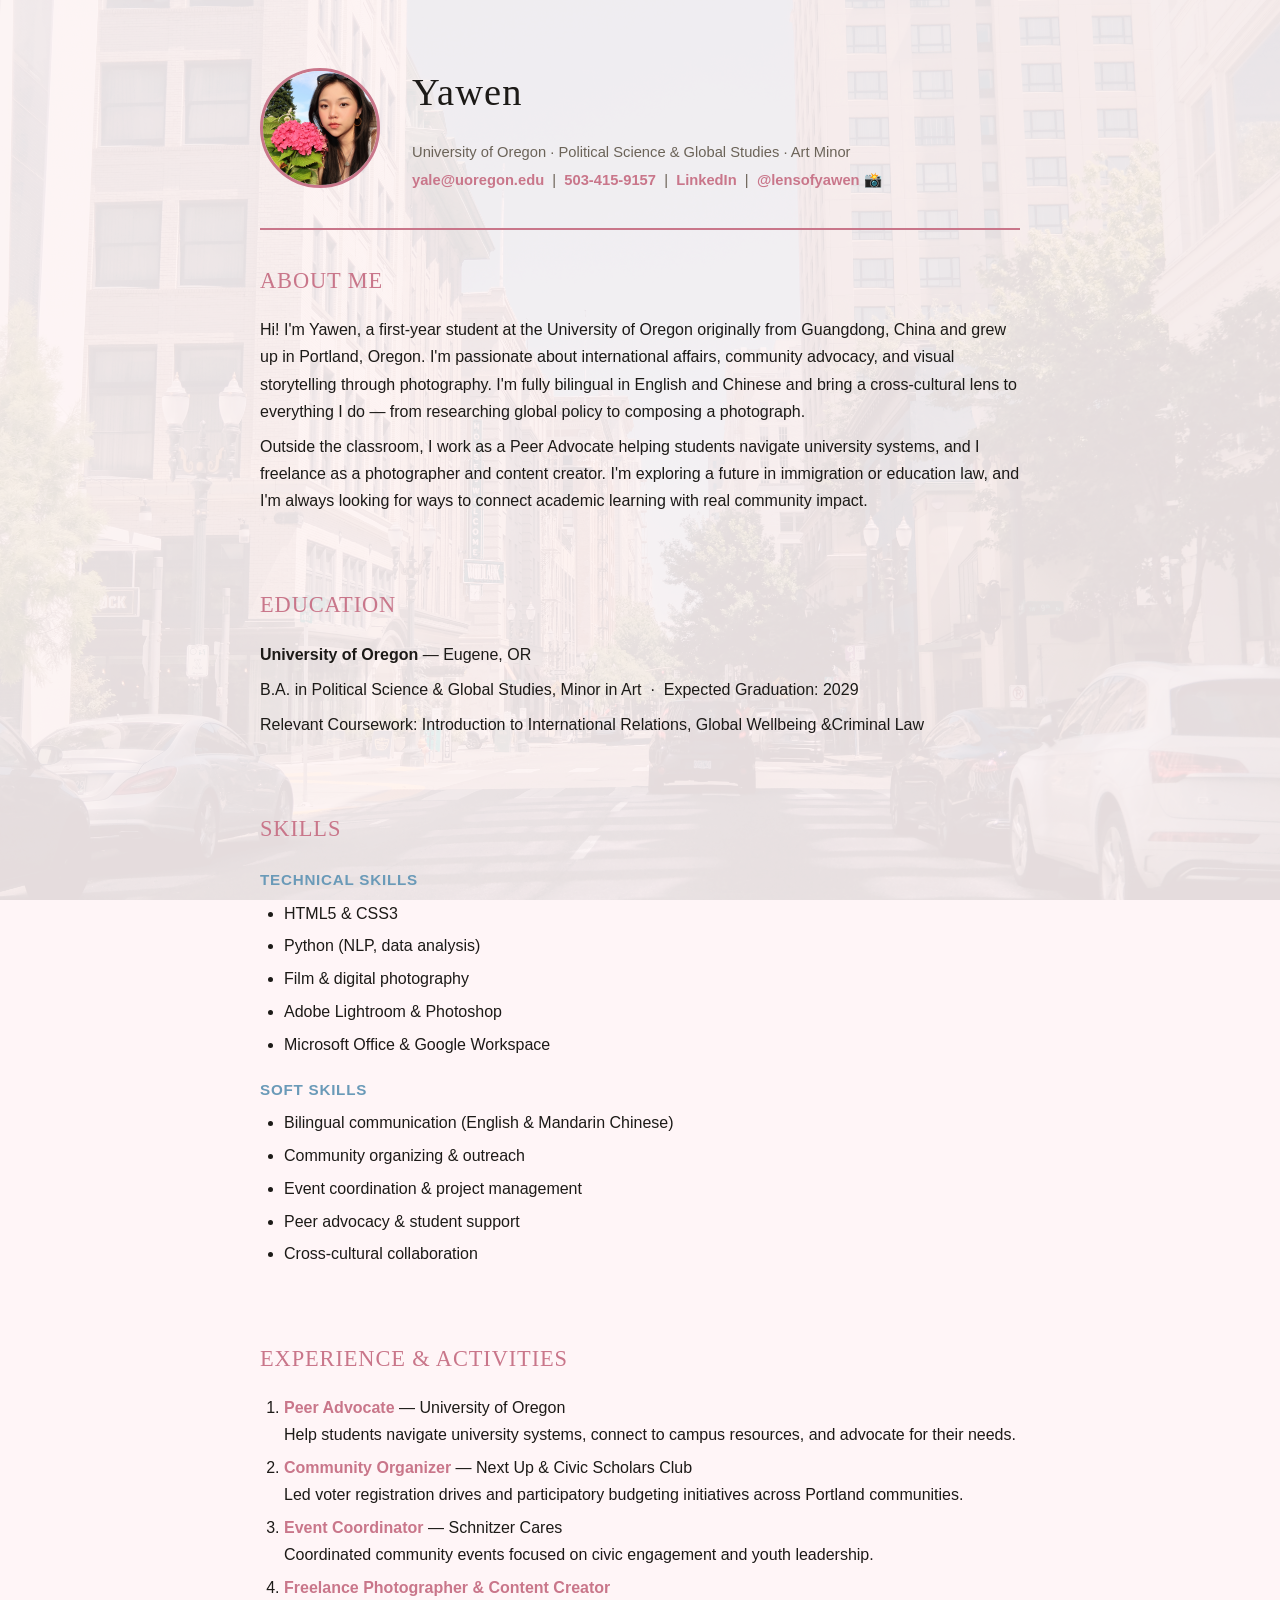
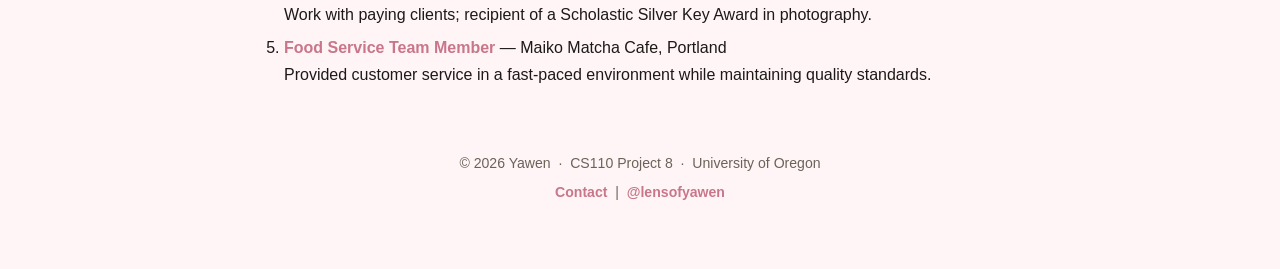
==== index.html @ 7c7fed95 "About me Webpage" ====
<!DOCTYPE html>
<html lang="en">
<head>
  <meta charset="UTF-8">
  <meta name="viewport" content="width=device-width, initial-scale=1.0">
  <title>Yawen – Resume & About Me</title>
  <link rel="stylesheet" href="style.css">
</head>
<body>

  <!-- ========== HEADER ========== -->
  <header>
    <img
      src="profile.jpg"
      alt="Yawen – profile photo"
      class="profile-img"
    >
    <div class="header-text">
      <h1>Yawen</h1>
      <hr>
      <p>University of Oregon · Political Science &amp; Global Studies · Art Minor</p>
      <p>
        <a href="mailto:yale@uoregon.edu" title="Send me an email">yale@uoregon.edu</a>
        &nbsp;|&nbsp;
        <a href="tel:+15031234567" title="Call me">503-415-9157</a>
        &nbsp;|&nbsp;
        <a href="https://www.linkedin.com/in/yawenlei" title="LinkedIn profile" target="_blank">LinkedIn</a>
        &nbsp;|&nbsp;
        <a href="https://www.instagram.com/lensofyawen" title="Photography portfolio" target="_blank">@lensofyawen</a>
📸
  </header>

  <!-- ========== PERSONAL INFORMATION ========== -->
  <section id="about">
    <h2>About Me</h2>
    <p>
      Hi! I'm Yawen, a first-year student at the University of Oregon originally from Guangdong, China and grew up in Portland, Oregon.
      I'm passionate about international affairs, community advocacy, and visual storytelling through photography.
      I'm fully bilingual in English and Chinese and bring a cross-cultural lens to everything I do —
      from researching global policy to composing a photograph.
    </p>
    <p>
      Outside the classroom, I work as a Peer Advocate helping students navigate university systems,
      and I freelance as a photographer and content creator. I'm exploring a future in immigration
      or education law, and I'm always looking for ways to connect academic learning with real community impact.
    </p>
  </section>

  <!-- ========== EDUCATION ========== -->
  <section id="education">
    <h2>Education</h2>
    <p><strong>University of Oregon</strong> — Eugene, OR</p>
    <p>B.A. in Political Science &amp; Global Studies, Minor in Art &nbsp;·&nbsp; Expected Graduation: 2029</p>
    <p>Relevant Coursework: Introduction to International Relations, Global Wellbeing &amp;Criminal Law</p>
  </section>

  <!-- ========== SKILLS ========== -->
  <section id="skills">
    <h2>Skills</h2>

    <h3>Technical Skills</h3>
    <ul>
      <li>HTML5 &amp; CSS3</li>
      <li>Python (NLP, data analysis)</li>
      <li>Film &amp; digital photography</li>
      <li>Adobe Lightroom &amp; Photoshop</li>
      <li>Microsoft Office &amp; Google Workspace</li>
    </ul>

    <h3>Soft Skills</h3>
    <ul>
      <li>Bilingual communication (English &amp; Mandarin Chinese)</li>
      <li>Community organizing &amp; outreach</li>
      <li>Event coordination &amp; project management</li>
      <li>Peer advocacy &amp; student support</li>
      <li>Cross-cultural collaboration</li>
    </ul>
  </section>

  <!-- ========== ADDITIONAL INFORMATION ========== -->
  <section id="experience">
    <h2>Experience &amp; Activities</h2>
    <ol>
      <li>
        <strong>Peer Advocate</strong> — University of Oregon<br>
        Help students navigate university systems, connect to campus resources, and advocate for their needs.
      </li>
      <li>
        <strong>Community Organizer</strong> — Next Up &amp; Civic Scholars Club<br>
        Led voter registration drives and participatory budgeting initiatives across Portland communities.
      </li>
      <li>
        <strong>Event Coordinator</strong> — Schnitzer Cares<br>
        Coordinated community events focused on civic engagement and youth leadership.
      </li>
      <li>
        <strong>Freelance Photographer &amp; Content Creator</strong><br>
        Work with paying clients; recipient of a Scholastic Silver Key Award in photography.
      </li>
      <li>
        <strong>Food Service Team Member</strong> — Maiko Matcha Cafe, Portland<br>
        Provided customer service in a fast-paced environment while maintaining quality standards.
      </li>
    </ol>
  </section>

  <!-- ========== FOOTER ========== -->
  <footer>
    <p>&copy; 2026 Yawen &nbsp;·&nbsp; CS110 Project 8 &nbsp;·&nbsp; University of Oregon</p>
    <p>
      <a href="mailto:yale@uoregon.edu" title="Contact me">Contact</a>
      &nbsp;|&nbsp;
      <a href="https://www.instagram.com/lensofyawen" title="Photography portfolio" target="_blank">@lensofyawen</a>
    </p>
  </footer>

</body>
</html>
---- style.css ----
/* Yawen */
/* please make sure you change the name of this file to styles.css */

/* Global Styles */
* {
    margin: 0;
    padding: 0;
    box-sizing: border-box;
}

/* ---- CSS Variables ---- */
:root {
    --cream:   #faf6f0;
    --ink:     #1c1a17;
    --muted:   #6b6358;
    --accent:  #c9768a;   /* Pink for the titles and links */
    --accent2: #6a9ab8;   /* Blue for the subtitles */
    --cream:   #fff5f7;   /* background color */
    --font-display: 'Cormorant Garamond', Georgia, serif;
    --font-body:    'DM Sans', Tahoma, sans-serif;
}

/* ---- Body & Background ---- */
body {
    font-family: var(--font-body);
    color: var(--ink);
    line-height: 1.7;
    max-width: 800px;
    margin: 0 auto;
    padding: 20px;
    position: relative;
    background-color: var(--cream);
}

/* Background Image with Transparency */
/* need position: fixed; and top: 0; left: 0; */
body::before {
    content: "";
    position: fixed;
    top: 0;
    left: 0;
    width: 100%;
    height: 100%;
    background-image: url('background.jpg');
    background-size: cover;
    background-position: center;
    opacity: 0.1;
    z-index: -1;
}

/* ---- Header ---- */
header {
    display: flex;
    align-items: center;
    gap: 2rem;
    padding: 2.5rem 0 2rem;
    border-bottom: 2px solid var(--accent);
    margin-bottom: 0;
}

.profile-img {
    width: 120px;
    height: 120px;
    border-radius: 50%;
    object-fit: cover;
    border: 3px solid var(--accent);
    flex-shrink: 0;
    background-color: var(--border);
}

.header-text h1 {
    font-family: var(--font-display);
    font-size: 2.4rem;
    font-weight: normal;
    letter-spacing: 0.03em;
    color: var(--ink);
}

header hr {
    border: none;
    border-top: 1px solid var(--border);
    margin: 0.4rem 0 0.5rem;
}

header p {
    color: var(--muted);
    font-size: 0.92rem;
    margin-bottom: 0.2rem;
}

header a {
    color: var(--accent);
    text-decoration: none;
    font-weight: 600;
}

header a:hover {
    text-decoration: underline;
    color: var(--accent2);
}

/* ---- Sections ---- */
section {
    padding: 2rem 0;
    border-bottom: 1px solid var(--border);
}

section h2 {
    font-family: var(--font-display);
    font-size: 1.4rem;
    font-weight: normal;
    color: var(--accent);
    letter-spacing: 0.04em;
    text-transform: uppercase;
    margin-bottom: 1rem;
}

section h3 {
    font-size: 0.95rem;
    font-weight: 700;
    color: var(--accent2);
    margin: 1.2rem 0 0.4rem;
    letter-spacing: 0.05em;
    text-transform: uppercase;
}

section p {
    color: var(--ink);
    margin-bottom: 0.5rem;
}

/* ---- Lists ---- */
ul, ol {
    padding-left: 1.5rem;
    margin-bottom: 0.5rem;
}

ul li, ol li {
    margin-bottom: 0.35rem;
    color: var(--ink);
}

ol li strong {
    color: var(--accent);
}

/* ---- Links ---- */
section a, footer a {
    color: var(--accent2);
    text-decoration: none;
}

section a:hover, footer a:hover {
    text-decoration: underline;
    color: var(--accent);
}

/* ---- Footer ---- */
footer {
    text-align: center;
    padding: 1.5rem 0 2.5rem;
    color: var(--muted);
    font-size: 0.88rem;
}

footer p {
    margin-bottom: 0.3rem;
}

footer a {
    color: var(--accent);
    text-decoration: none;
    font-weight: 600;
}

footer a:hover {
    text-decoration: underline;
}

/* ---- Responsive ---- */
@media (max-width: 600px) {
    header {
        flex-direction: column;
        text-align: center;
        gap: 1rem;
    }

    .header-text h1 {
        font-size: 1.9rem;
    }
}
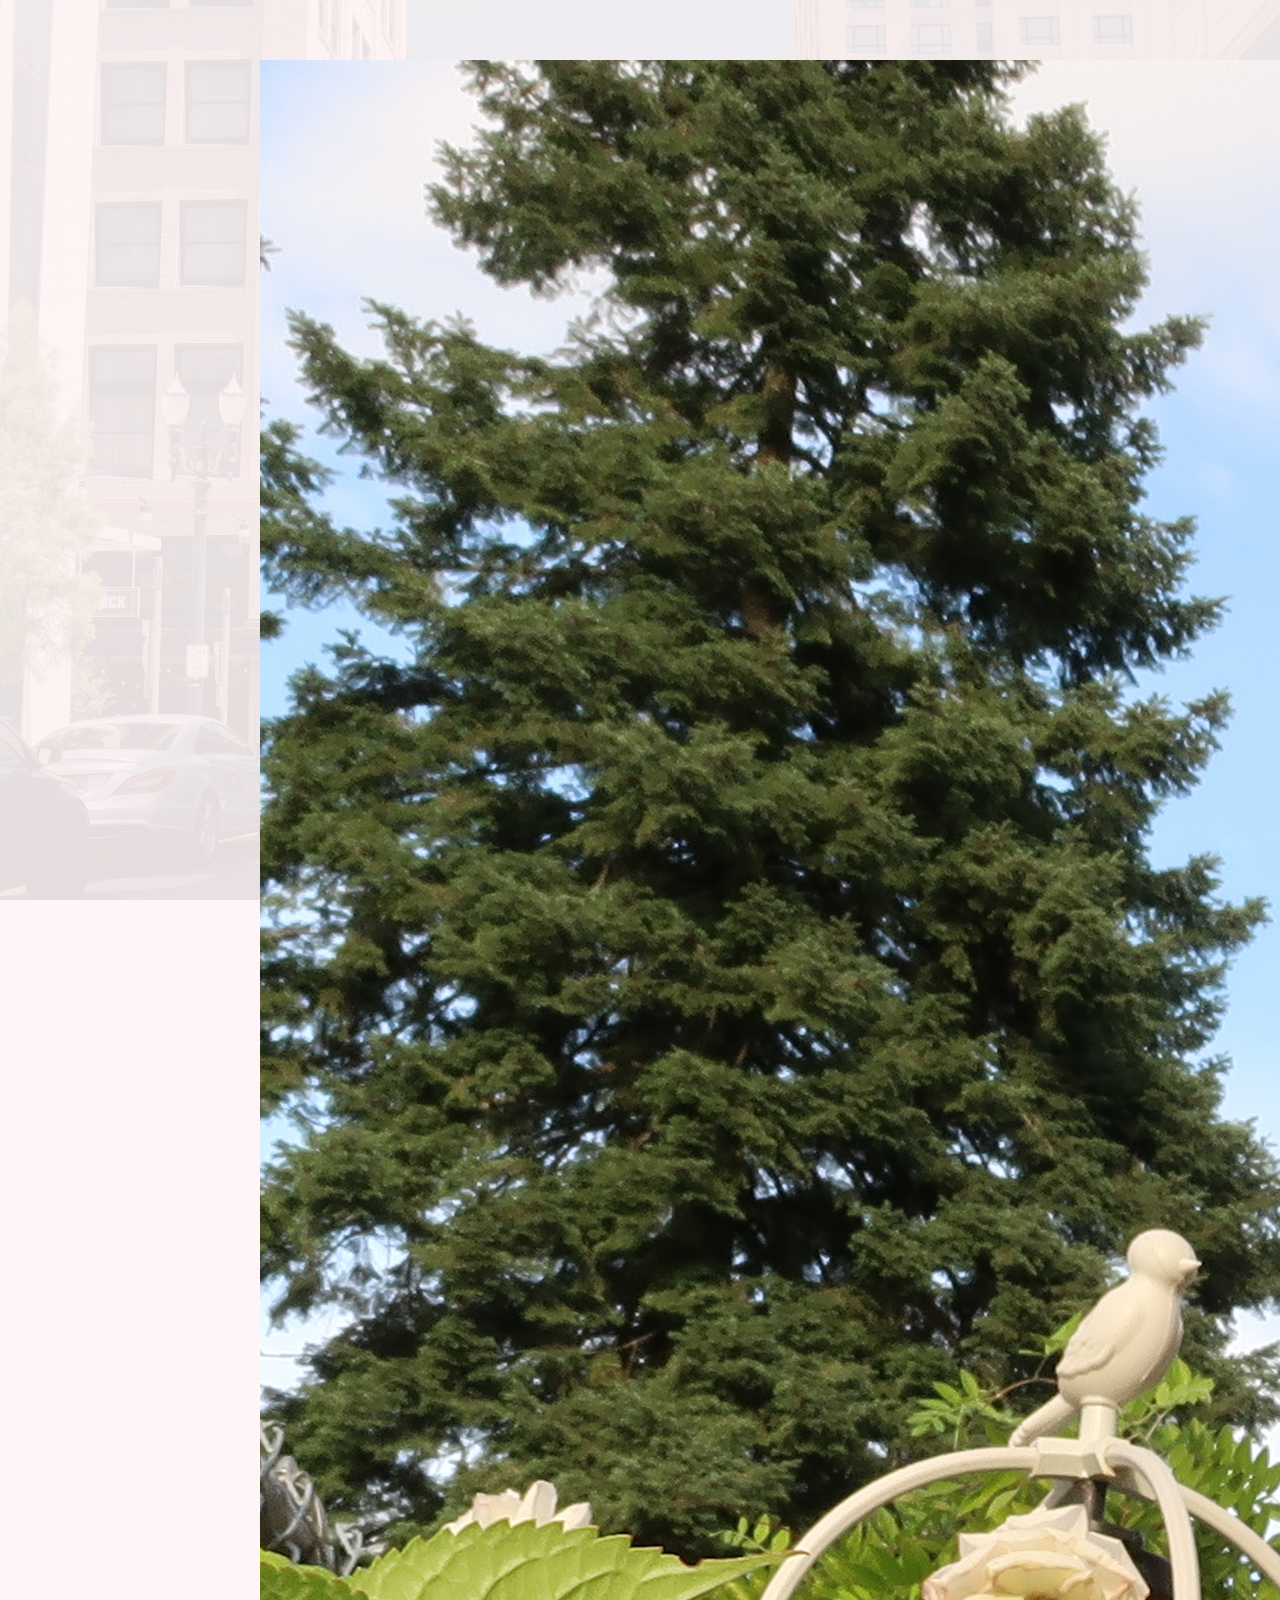
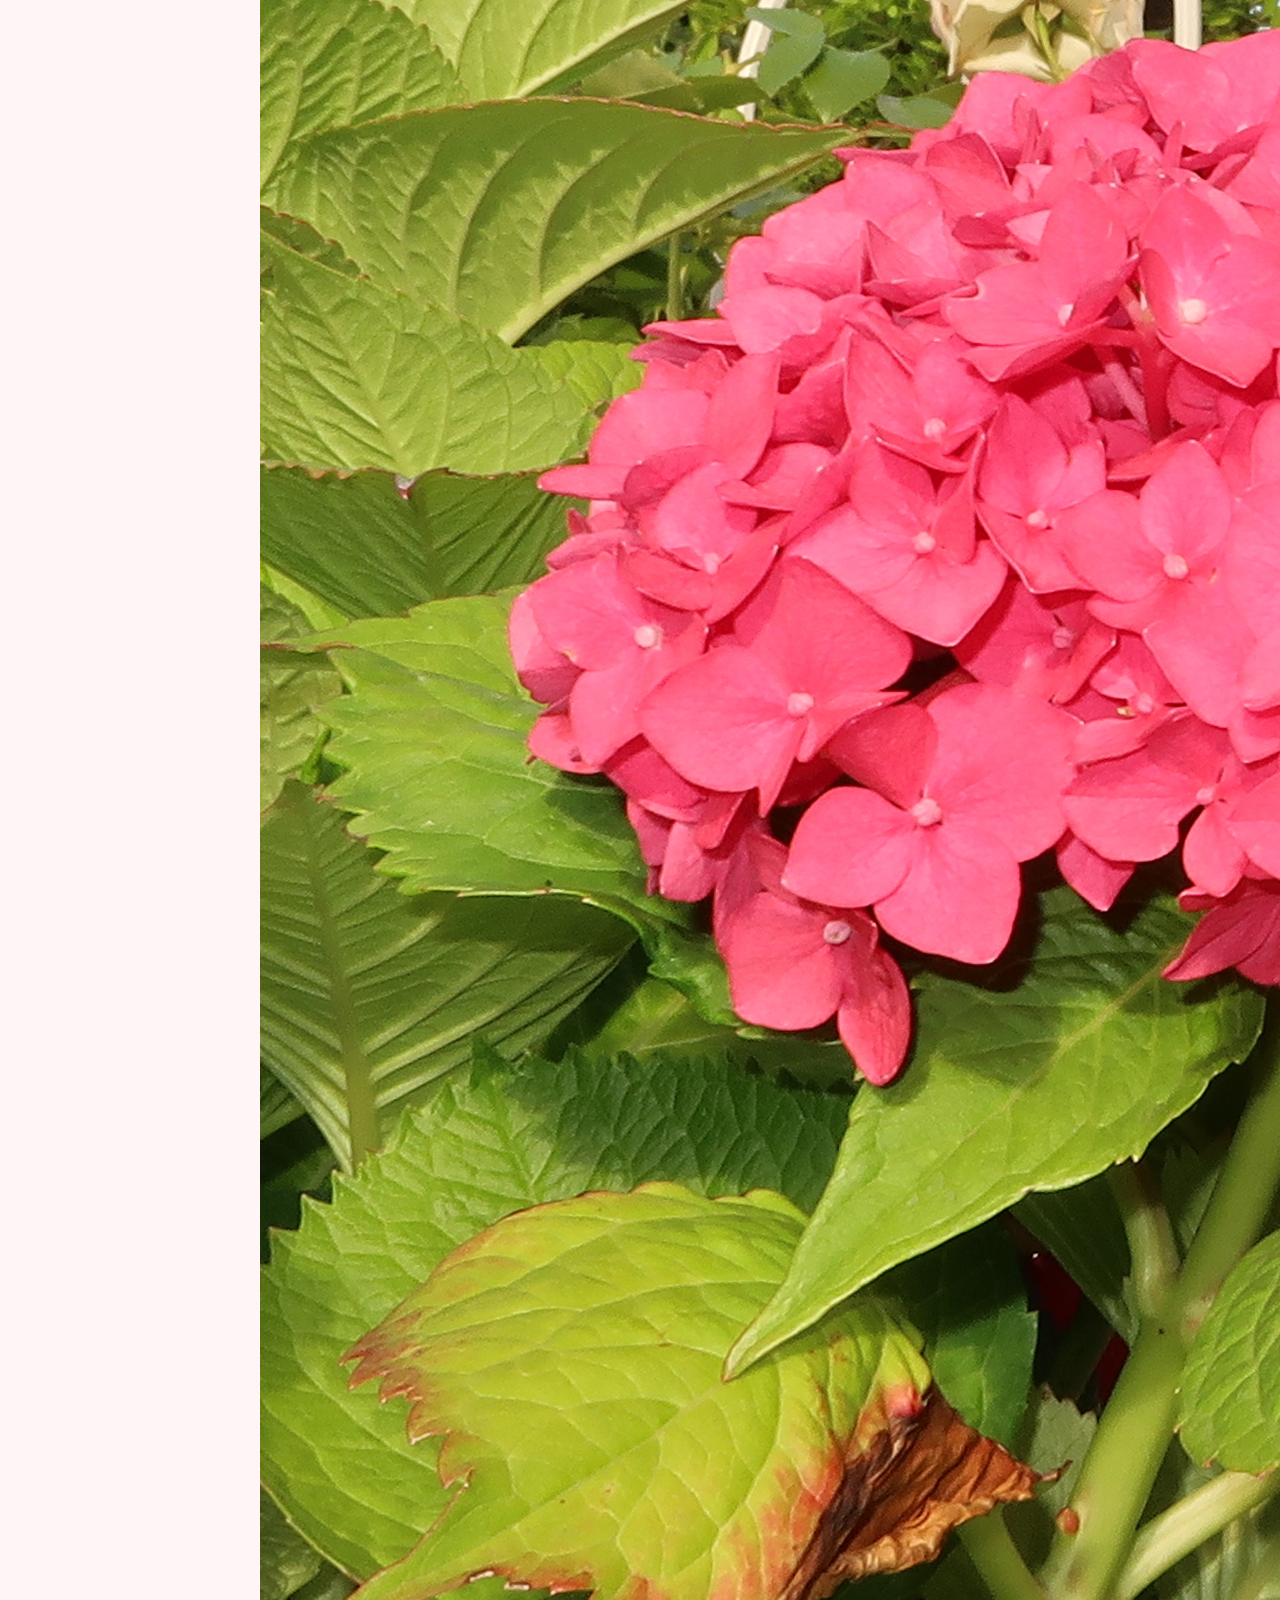
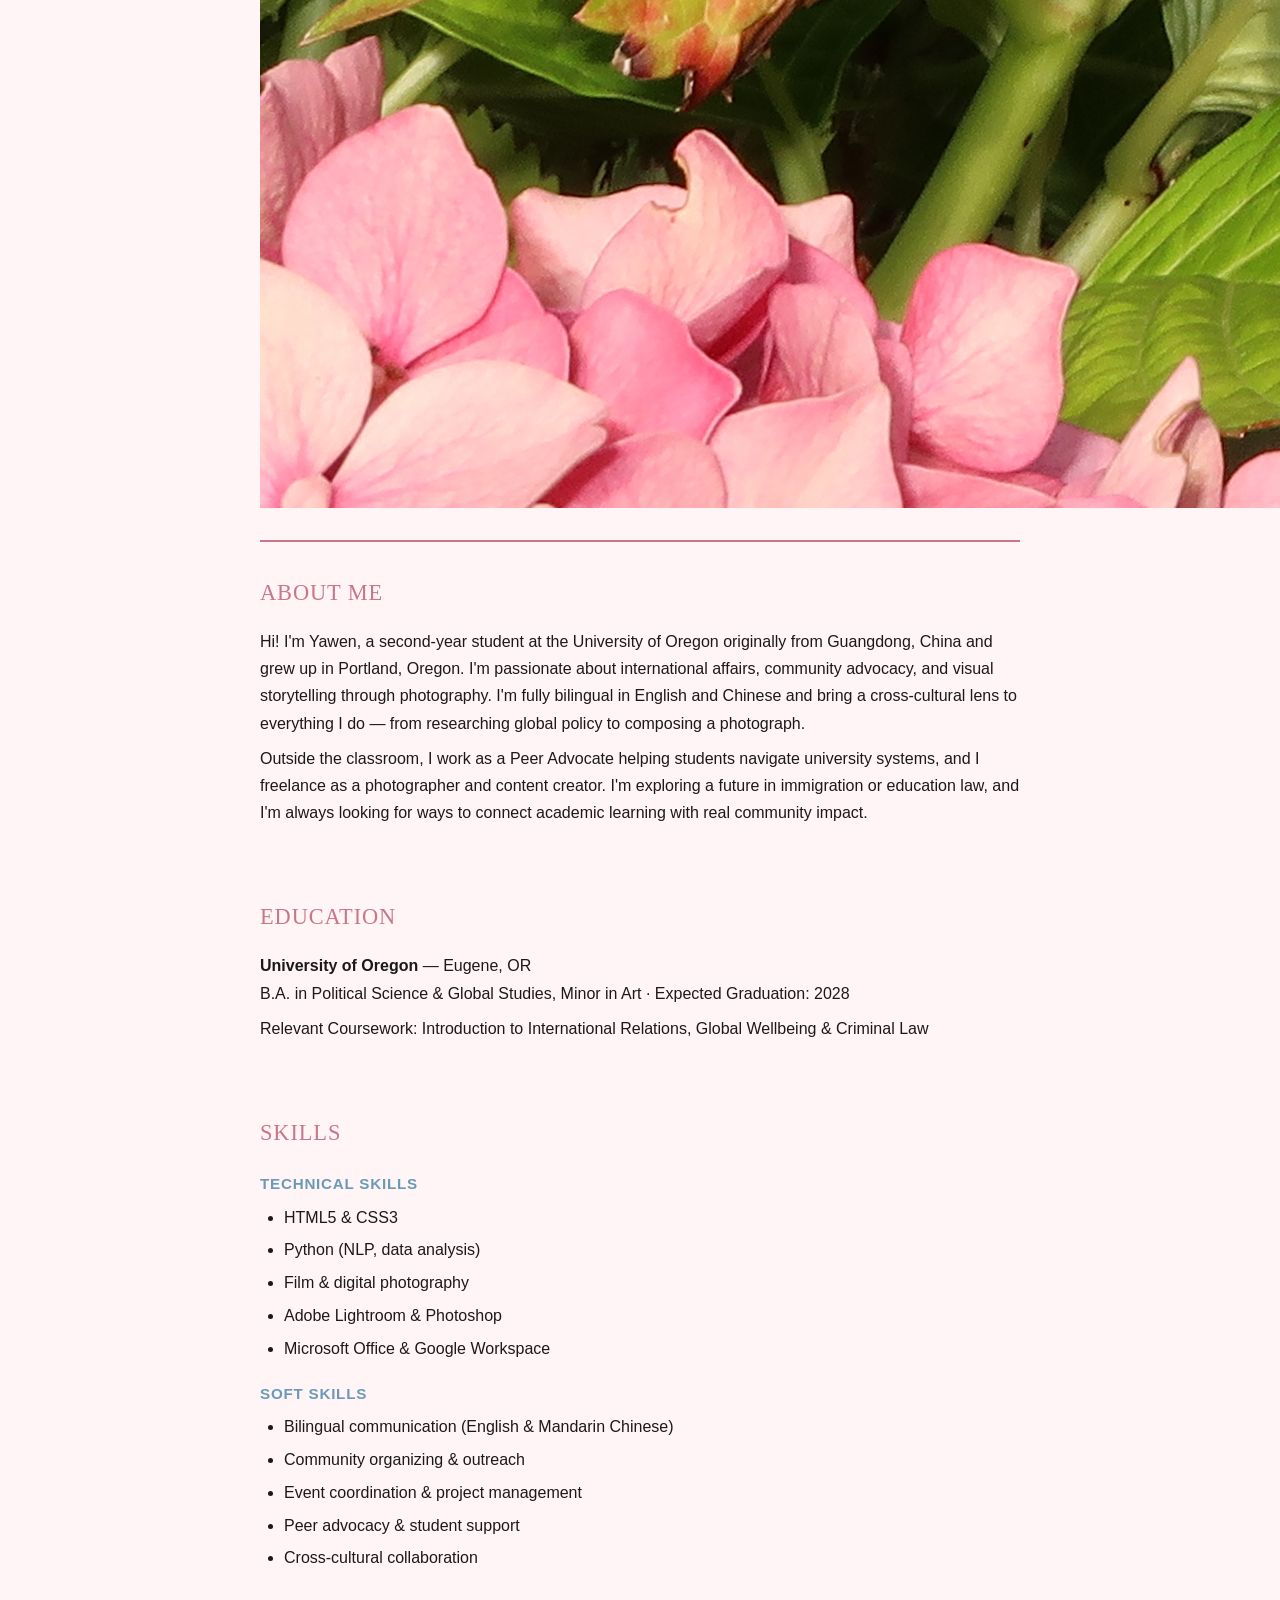
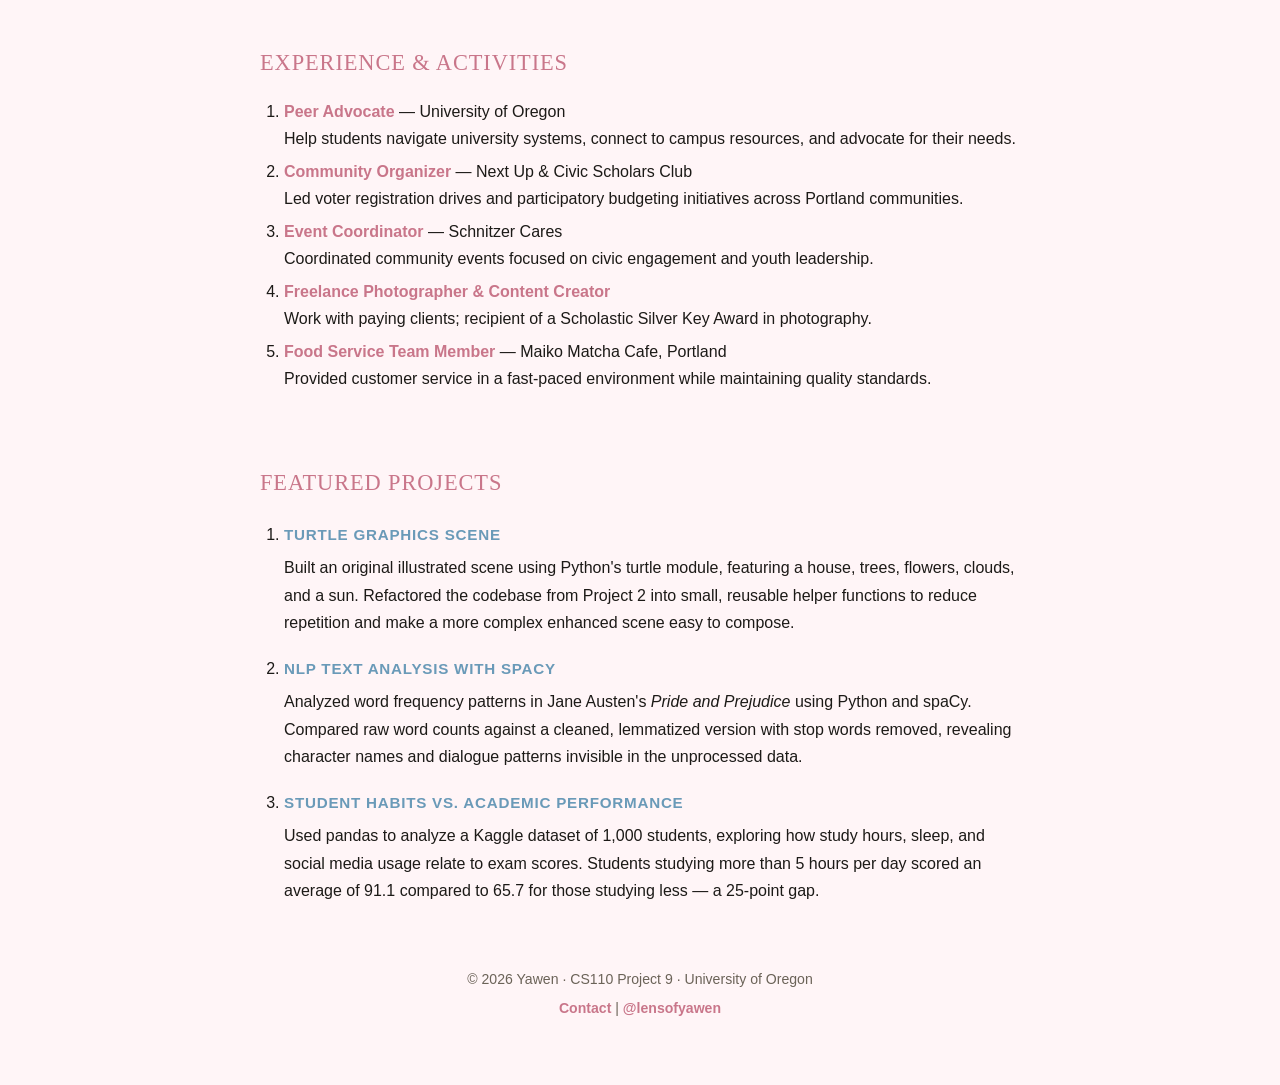
==== commit 0ed7aa4a: "Add files via upload" ====
--- a/index.html
+++ b/index.html
@@ -1,116 +1,142 @@
 <!DOCTYPE html>
 <html lang="en">
 <head>
-  <meta charset="UTF-8">
-  <meta name="viewport" content="width=device-width, initial-scale=1.0">
-  <title>Yawen – Resume & About Me</title>
-  <link rel="stylesheet" href="style.css">
+  <meta charset="UTF-8" />
+  <meta name="viewport" content="width=device-width, initial-scale=1.0" />
+  <title>Yawen – Resume &amp; About Me</title>
+  <link rel="stylesheet" href="style.css" />
 </head>
 <body>
 
-  <!-- ========== HEADER ========== -->
   <header>
-    <img
-      src="profile.jpg"
-      alt="Yawen – profile photo"
-      class="profile-img"
-    >
-    <div class="header-text">
-      <h1>Yawen</h1>
-      <hr>
-      <p>University of Oregon · Political Science &amp; Global Studies · Art Minor</p>
-      <p>
-        <a href="mailto:yale@uoregon.edu" title="Send me an email">yale@uoregon.edu</a>
-        &nbsp;|&nbsp;
-        <a href="tel:+15031234567" title="Call me">503-415-9157</a>
-        &nbsp;|&nbsp;
-        <a href="https://www.linkedin.com/in/yawenlei" title="LinkedIn profile" target="_blank">LinkedIn</a>
-        &nbsp;|&nbsp;
-        <a href="https://www.instagram.com/lensofyawen" title="Photography portfolio" target="_blank">@lensofyawen</a>
-📸
+    <img src="profile.jpg" alt="Yawen – profile photo" />
+    <h1>Yawen</h1>
+    <hr />
+    <p>University of Oregon · Political Science &amp; Global Studies · Art Minor</p>
+    <p>
+      <a href="mailto:yale@uoregon.edu">yale@uoregon.edu</a> |
+      <a href="tel:+15031234567" title="Call me">503-415-9157</a> |
+      <a href="https://www.linkedin.com/in/yawenlei" title="LinkedIn profile">LinkedIn</a> |
+      <a href="https://www.instagram.com/lensofyawen" title="Photography portfolio">@lensofyawen</a> 📸
+    </p>
   </header>
 
-  <!-- ========== PERSONAL INFORMATION ========== -->
-  <section id="about">
-    <h2>About Me</h2>
+  <main>
+
+    <section id="about">
+      <h2>About Me</h2>
+      <p>
+        Hi! I'm Yawen, a second-year student at the University of Oregon originally from
+        Guangdong, China and grew up in Portland, Oregon. I'm passionate about international
+        affairs, community advocacy, and visual storytelling through photography. I'm fully
+        bilingual in English and Chinese and bring a cross-cultural lens to everything I do —
+        from researching global policy to composing a photograph.
+      </p>
+      <p>
+        Outside the classroom, I work as a Peer Advocate helping students navigate university
+        systems, and I freelance as a photographer and content creator. I'm exploring a future
+        in immigration or education law, and I'm always looking for ways to connect academic
+        learning with real community impact.
+      </p>
+    </section>
+
+    <section id="education">
+      <h2>Education</h2>
+      <p>
+        <strong>University of Oregon</strong> — Eugene, OR<br />
+        B.A. in Political Science &amp; Global Studies, Minor in Art · Expected Graduation: 2028
+      </p>
+      <p>Relevant Coursework: Introduction to International Relations, Global Wellbeing &amp; Criminal Law</p>
+    </section>
+
+    <section id="skills">
+      <h2>Skills</h2>
+
+      <h3>Technical Skills</h3>
+      <ul>
+        <li>HTML5 &amp; CSS3</li>
+        <li>Python (NLP, data analysis)</li>
+        <li>Film &amp; digital photography</li>
+        <li>Adobe Lightroom &amp; Photoshop</li>
+        <li>Microsoft Office &amp; Google Workspace</li>
+      </ul>
+
+      <h3>Soft Skills</h3>
+      <ul>
+        <li>Bilingual communication (English &amp; Mandarin Chinese)</li>
+        <li>Community organizing &amp; outreach</li>
+        <li>Event coordination &amp; project management</li>
+        <li>Peer advocacy &amp; student support</li>
+        <li>Cross-cultural collaboration</li>
+      </ul>
+    </section>
+
+    <section id="experience">
+      <h2>Experience &amp; Activities</h2>
+      <ol>
+        <li>
+          <strong>Peer Advocate</strong> — University of Oregon<br />
+          Help students navigate university systems, connect to campus resources, and advocate for their needs.
+        </li>
+        <li>
+          <strong>Community Organizer</strong> — Next Up &amp; Civic Scholars Club<br />
+          Led voter registration drives and participatory budgeting initiatives across Portland communities.
+        </li>
+        <li>
+          <strong>Event Coordinator</strong> — Schnitzer Cares<br />
+          Coordinated community events focused on civic engagement and youth leadership.
+        </li>
+        <li>
+          <strong>Freelance Photographer &amp; Content Creator</strong><br />
+          Work with paying clients; recipient of a Scholastic Silver Key Award in photography.
+        </li>
+        <li>
+          <strong>Food Service Team Member</strong> — Maiko Matcha Cafe, Portland<br />
+          Provided customer service in a fast-paced environment while maintaining quality standards.
+        </li>
+      </ol>
+    </section>
+
+    <section id="projects">
+      <h2>Featured Projects</h2>
+      <ol>
+        <li>
+          <h3><a href="project3.html">Turtle Graphics Scene</a></h3>
+          <p>
+            Built an original illustrated scene using Python's turtle module, featuring a house,
+            trees, flowers, clouds, and a sun. Refactored the codebase from Project 2 into
+            small, reusable helper functions to reduce repetition and make a more complex
+            enhanced scene easy to compose.
+          </p>
+        </li>
+        <li>
+          <h3><a href="project4.html">NLP Text Analysis with spaCy</a></h3>
+          <p>
+            Analyzed word frequency patterns in Jane Austen's <em>Pride and Prejudice</em>
+            using Python and spaCy. Compared raw word counts against a cleaned, lemmatized
+            version with stop words removed, revealing character names and dialogue patterns
+            invisible in the unprocessed data.
+          </p>
+        </li>
+        <li>
+          <h3><a href="project7.html">Student Habits vs. Academic Performance</a></h3>
+          <p>
+            Used pandas to analyze a Kaggle dataset of 1,000 students, exploring how study
+            hours, sleep, and social media usage relate to exam scores. Students studying more
+            than 5 hours per day scored an average of 91.1 compared to 65.7 for those studying
+            less — a 25-point gap.
+          </p>
+        </li>
+      </ol>
+    </section>
+
+  </main>
+
+  <footer>
+    <p>© 2026 Yawen · CS110 Project 9 · University of Oregon</p>
     <p>
-      Hi! I'm Yawen, a first-year student at the University of Oregon originally from Guangdong, China and grew up in Portland, Oregon.
-      I'm passionate about international affairs, community advocacy, and visual storytelling through photography.
-      I'm fully bilingual in English and Chinese and bring a cross-cultural lens to everything I do —
-      from researching global policy to composing a photograph.
-    </p>
-    <p>
-      Outside the classroom, I work as a Peer Advocate helping students navigate university systems,
-      and I freelance as a photographer and content creator. I'm exploring a future in immigration
-      or education law, and I'm always looking for ways to connect academic learning with real community impact.
-    </p>
-  </section>
-
-  <!-- ========== EDUCATION ========== -->
-  <section id="education">
-    <h2>Education</h2>
-    <p><strong>University of Oregon</strong> — Eugene, OR</p>
-    <p>B.A. in Political Science &amp; Global Studies, Minor in Art &nbsp;·&nbsp; Expected Graduation: 2029</p>
-    <p>Relevant Coursework: Introduction to International Relations, Global Wellbeing &amp;Criminal Law</p>
-  </section>
-
-  <!-- ========== SKILLS ========== -->
-  <section id="skills">
-    <h2>Skills</h2>
-
-    <h3>Technical Skills</h3>
-    <ul>
-      <li>HTML5 &amp; CSS3</li>
-      <li>Python (NLP, data analysis)</li>
-      <li>Film &amp; digital photography</li>
-      <li>Adobe Lightroom &amp; Photoshop</li>
-      <li>Microsoft Office &amp; Google Workspace</li>
-    </ul>
-
-    <h3>Soft Skills</h3>
-    <ul>
-      <li>Bilingual communication (English &amp; Mandarin Chinese)</li>
-      <li>Community organizing &amp; outreach</li>
-      <li>Event coordination &amp; project management</li>
-      <li>Peer advocacy &amp; student support</li>
-      <li>Cross-cultural collaboration</li>
-    </ul>
-  </section>
-
-  <!-- ========== ADDITIONAL INFORMATION ========== -->
-  <section id="experience">
-    <h2>Experience &amp; Activities</h2>
-    <ol>
-      <li>
-        <strong>Peer Advocate</strong> — University of Oregon<br>
-        Help students navigate university systems, connect to campus resources, and advocate for their needs.
-      </li>
-      <li>
-        <strong>Community Organizer</strong> — Next Up &amp; Civic Scholars Club<br>
-        Led voter registration drives and participatory budgeting initiatives across Portland communities.
-      </li>
-      <li>
-        <strong>Event Coordinator</strong> — Schnitzer Cares<br>
-        Coordinated community events focused on civic engagement and youth leadership.
-      </li>
-      <li>
-        <strong>Freelance Photographer &amp; Content Creator</strong><br>
-        Work with paying clients; recipient of a Scholastic Silver Key Award in photography.
-      </li>
-      <li>
-        <strong>Food Service Team Member</strong> — Maiko Matcha Cafe, Portland<br>
-        Provided customer service in a fast-paced environment while maintaining quality standards.
-      </li>
-    </ol>
-  </section>
-
-  <!-- ========== FOOTER ========== -->
-  <footer>
-    <p>&copy; 2026 Yawen &nbsp;·&nbsp; CS110 Project 8 &nbsp;·&nbsp; University of Oregon</p>
-    <p>
-      <a href="mailto:yale@uoregon.edu" title="Contact me">Contact</a>
-      &nbsp;|&nbsp;
-      <a href="https://www.instagram.com/lensofyawen" title="Photography portfolio" target="_blank">@lensofyawen</a>
+      <a href="mailto:yale@uoregon.edu" title="Contact me">Contact</a> |
+      <a href="https://www.instagram.com/lensofyawen" title="Photography portfolio">@lensofyawen</a>
     </p>
   </footer>
 
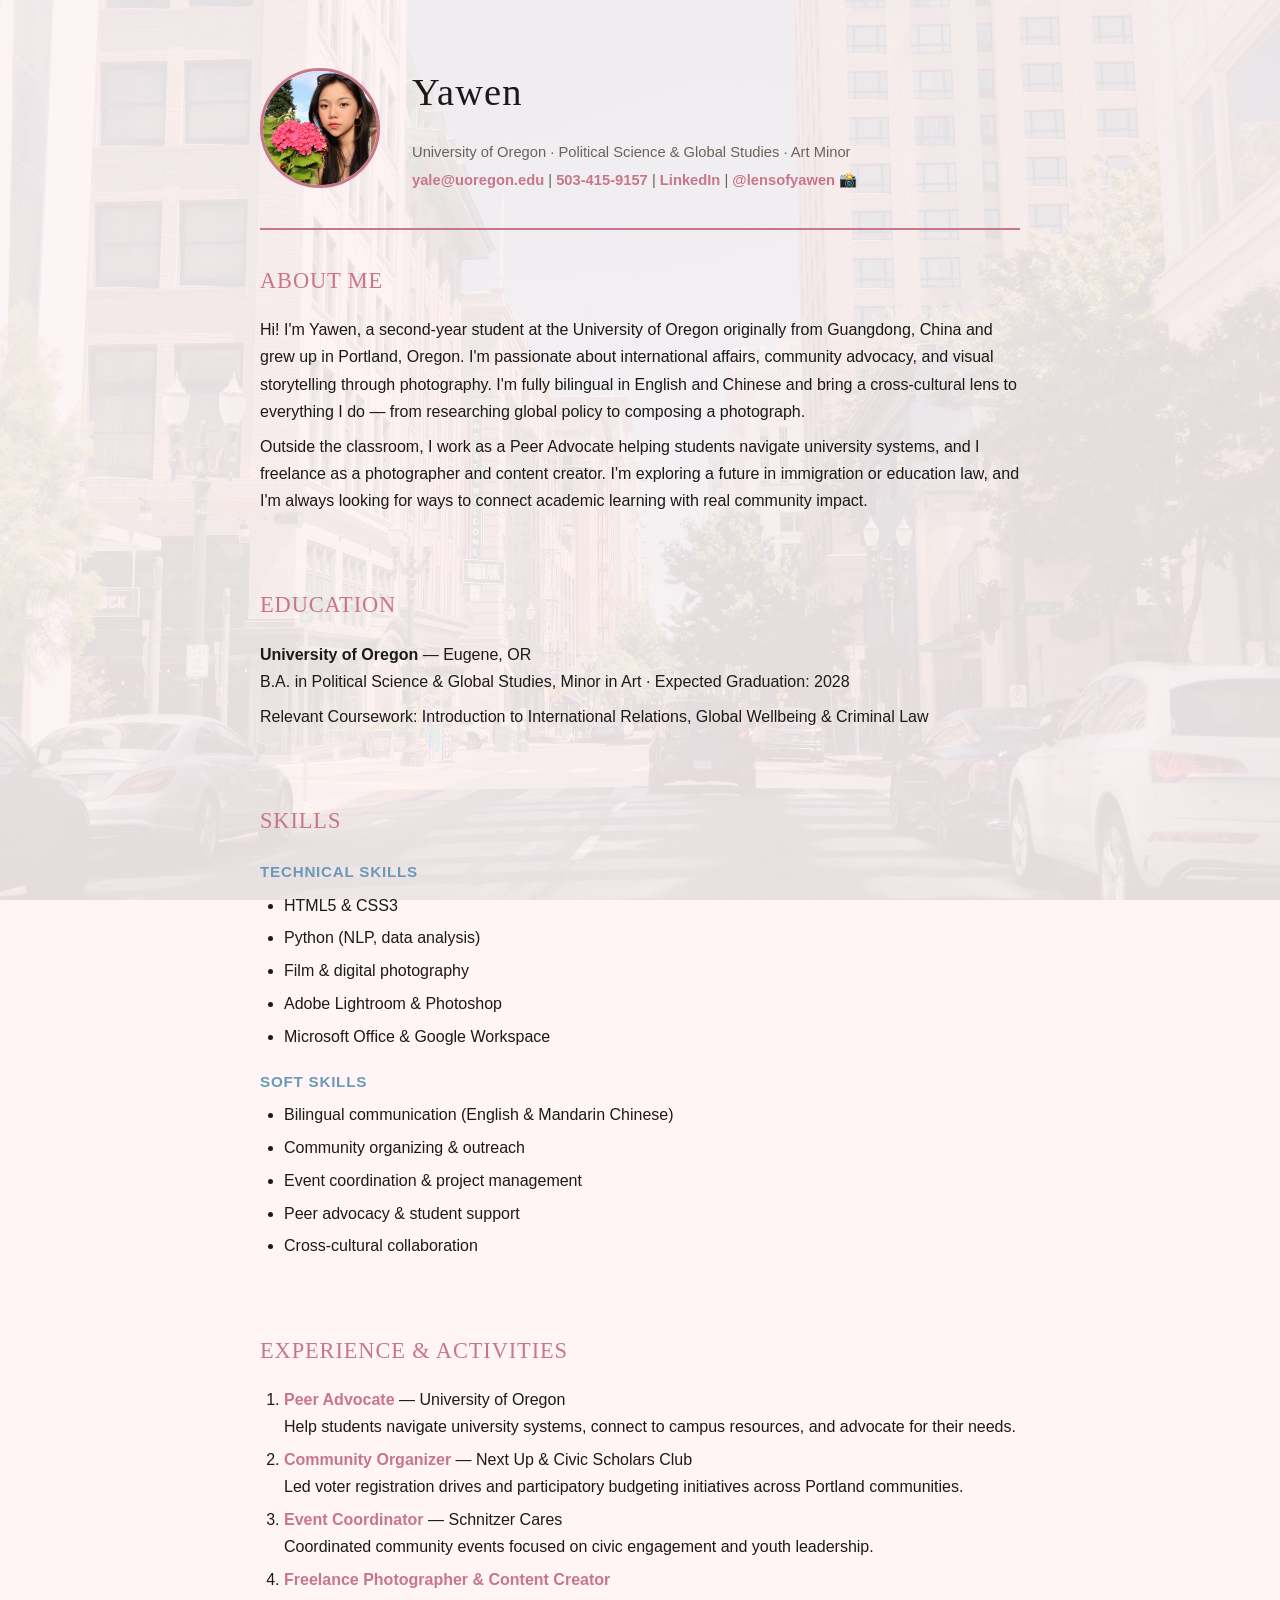
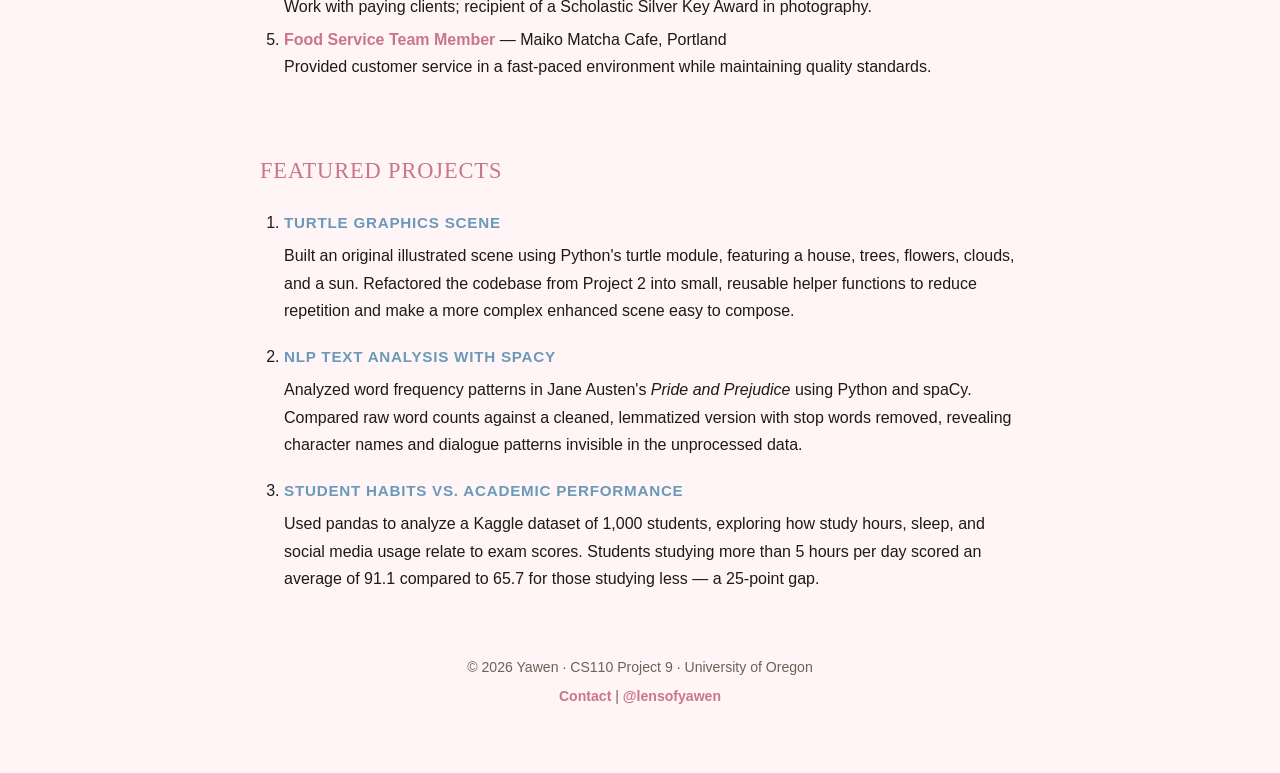
==== commit a343cf08: "Add files via upload" ====
--- a/index.html
+++ b/index.html
@@ -9,16 +9,18 @@
 <body>
 
   <header>
-    <img src="profile.jpg" alt="Yawen – profile photo" />
-    <h1>Yawen</h1>
-    <hr />
-    <p>University of Oregon · Political Science &amp; Global Studies · Art Minor</p>
-    <p>
-      <a href="mailto:yale@uoregon.edu">yale@uoregon.edu</a> |
-      <a href="tel:+15031234567" title="Call me">503-415-9157</a> |
-      <a href="https://www.linkedin.com/in/yawenlei" title="LinkedIn profile">LinkedIn</a> |
-      <a href="https://www.instagram.com/lensofyawen" title="Photography portfolio">@lensofyawen</a> 📸
-    </p>
+    <img class="profile-img" src="profile.jpg" alt="Yawen – profile photo" />
+    <div class="header-text">
+      <h1>Yawen</h1>
+      <hr />
+      <p>University of Oregon · Political Science &amp; Global Studies · Art Minor</p>
+      <p>
+        <a href="mailto:yale@uoregon.edu">yale@uoregon.edu</a> |
+        <a href="tel:+15031234567" title="Call me">503-415-9157</a> |
+        <a href="https://www.linkedin.com/in/yawenlei" title="LinkedIn profile">LinkedIn</a> |
+        <a href="https://www.instagram.com/lensofyawen" title="Photography portfolio">@lensofyawen</a> 📸
+      </p>
+    </div>
   </header>
 
   <main>
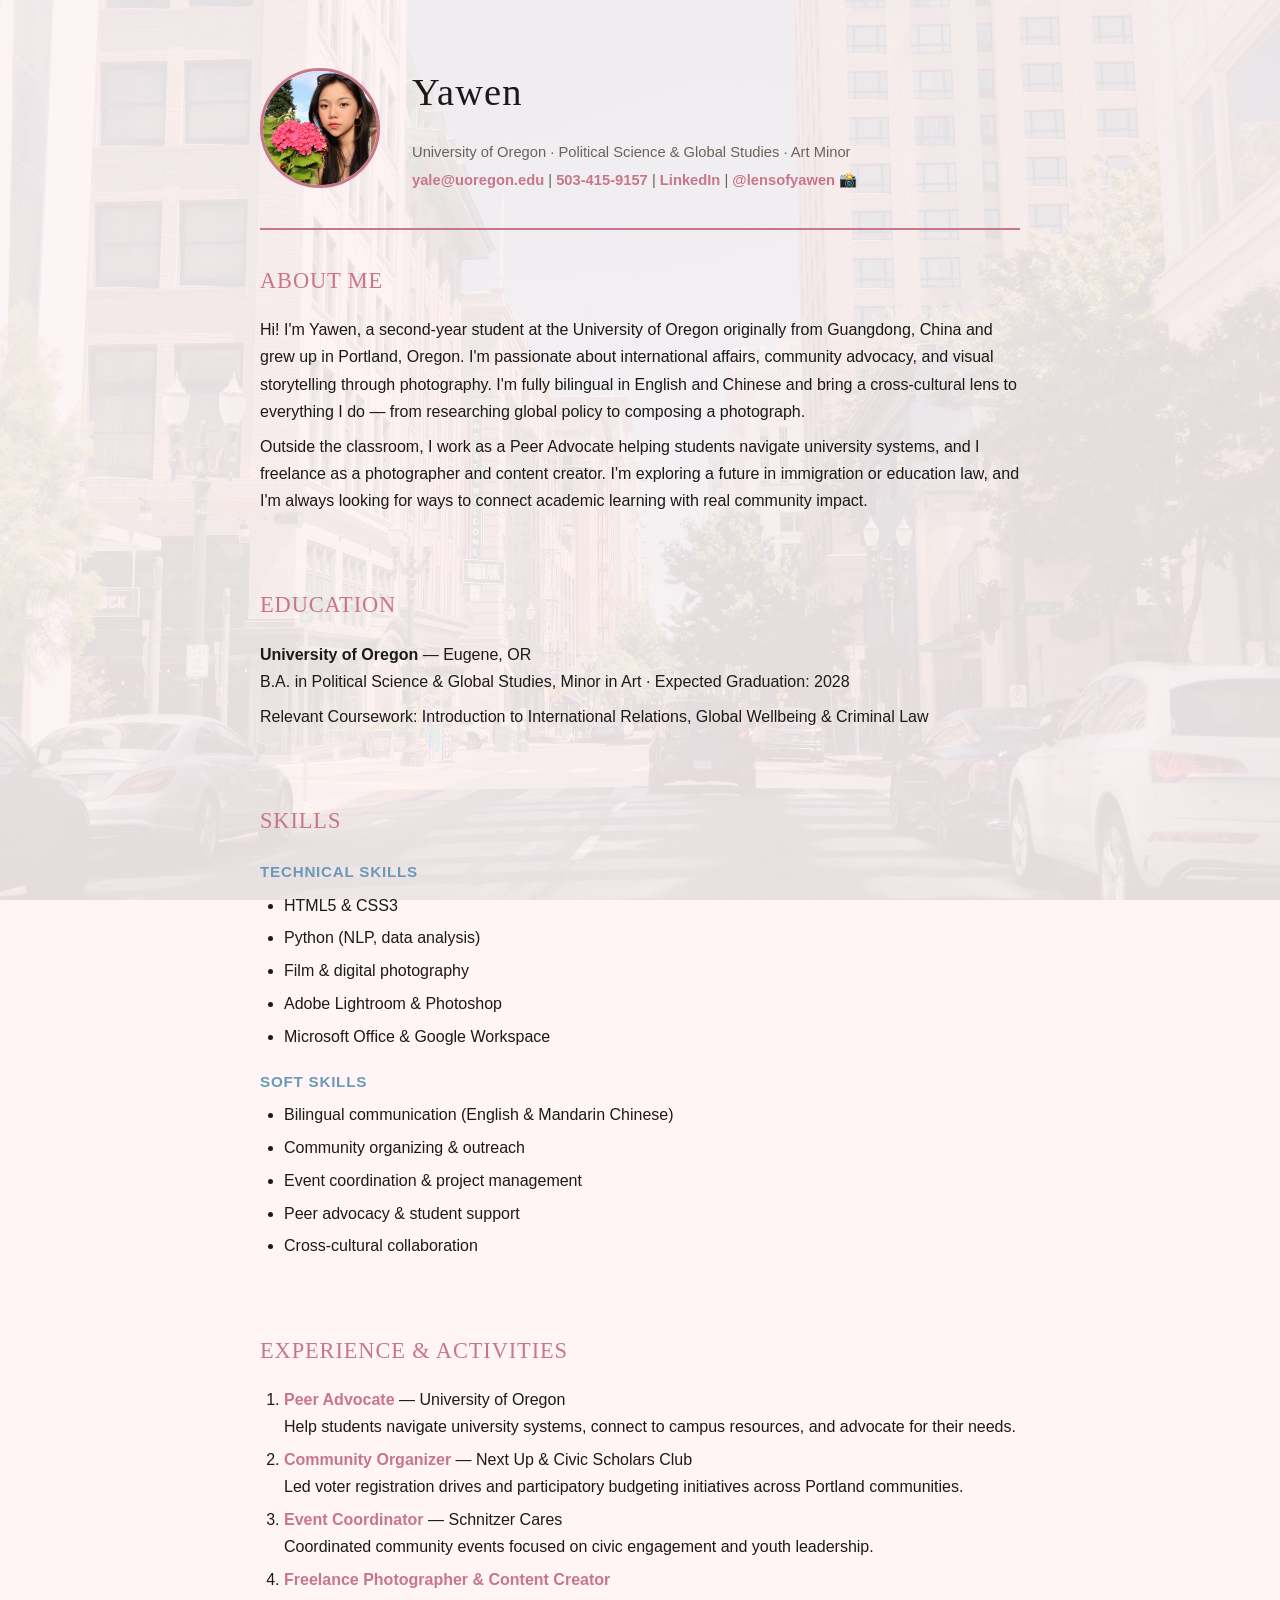
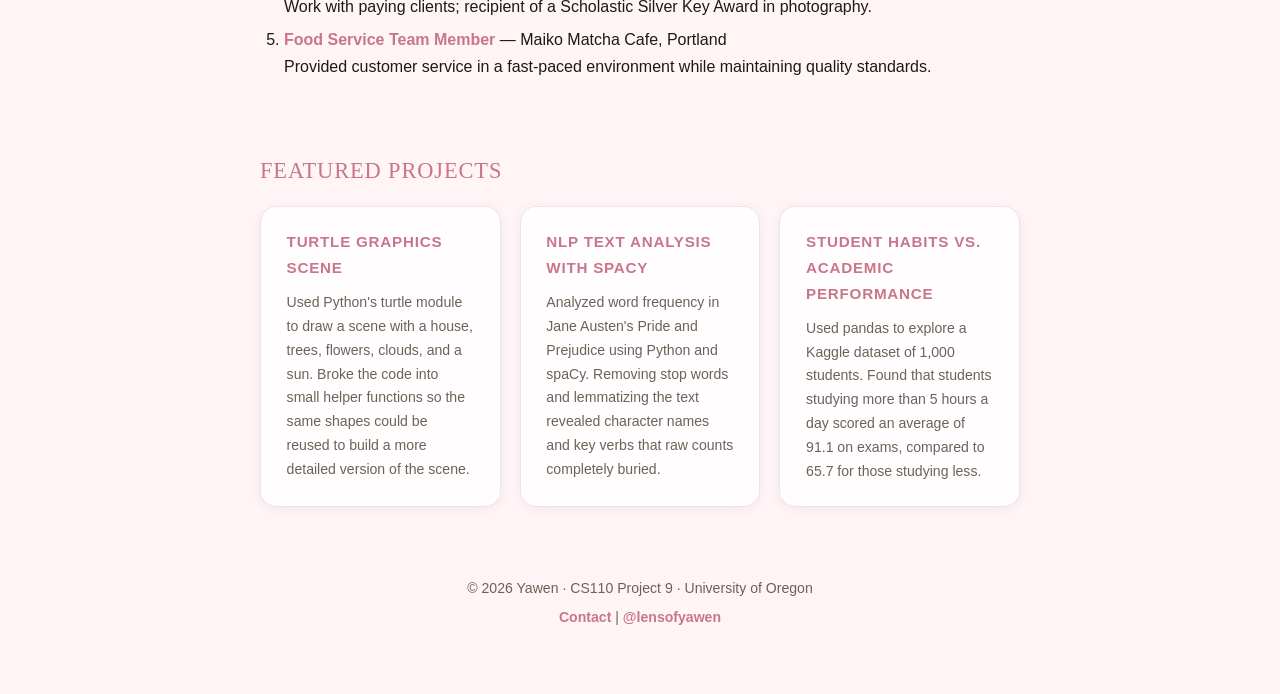
==== commit 7d49468d: "Update index.html" ====
--- a/index.html
+++ b/index.html
@@ -105,28 +105,25 @@
         <li>
           <h3><a href="project3.html">Turtle Graphics Scene</a></h3>
           <p>
-            Built an original illustrated scene using Python's turtle module, featuring a house,
-            trees, flowers, clouds, and a sun. Refactored the codebase from Project 2 into
-            small, reusable helper functions to reduce repetition and make a more complex
-            enhanced scene easy to compose.
+            Used Python's turtle module to draw a scene with a house, trees, flowers, clouds,
+            and a sun. Broke the code into small helper functions so the same shapes could be
+            reused to build a more detailed version of the scene.
           </p>
         </li>
         <li>
           <h3><a href="project4.html">NLP Text Analysis with spaCy</a></h3>
           <p>
-            Analyzed word frequency patterns in Jane Austen's <em>Pride and Prejudice</em>
-            using Python and spaCy. Compared raw word counts against a cleaned, lemmatized
-            version with stop words removed, revealing character names and dialogue patterns
-            invisible in the unprocessed data.
+            Analyzed word frequency in Jane Austen's Pride and Prejudice using Python and spaCy. 
+            Removing stop words and lemmatizing the text revealed character names and key verbs 
+            that raw counts completely buried.
           </p>
         </li>
         <li>
           <h3><a href="project7.html">Student Habits vs. Academic Performance</a></h3>
           <p>
-            Used pandas to analyze a Kaggle dataset of 1,000 students, exploring how study
-            hours, sleep, and social media usage relate to exam scores. Students studying more
-            than 5 hours per day scored an average of 91.1 compared to 65.7 for those studying
-            less — a 25-point gap.
+            Used pandas to explore a Kaggle dataset of 1,000 students. Found that students studying
+            more than 5 hours a day scored an average of 91.1 on exams, compared to 65.7 for those
+            studying less.
           </p>
         </li>
       </ol>
--- a/style.css
+++ b/style.css
@@ -189,3 +189,51 @@
         font-size: 1.9rem;
     }
 }
+
+/* ---- Project Cards ---- */
+#projects ol {
+    list-style: none;
+    padding-left: 0;
+    display: flex;
+    flex-direction: row;
+    flex-wrap: wrap;
+    gap: 1.2rem;
+    margin-top: 1rem;
+}
+
+#projects ol li {
+    background: rgba(255, 255, 255, 0.75);
+    border: 1px solid rgba(201, 118, 138, 0.2);
+    border-radius: 16px;
+    padding: 1.4rem 1.6rem;
+    flex: 1 1 220px;
+    box-shadow: 0 2px 12px rgba(0,0,0,0.06);
+    transition: box-shadow 0.2s ease, transform 0.2s ease;
+}
+
+#projects ol li:hover {
+    box-shadow: 0 6px 20px rgba(201, 118, 138, 0.18);
+    transform: translateY(-3px);
+}
+
+#projects ol li h3 {
+    font-size: 0.95rem;
+    margin-top: 0;
+    margin-bottom: 0.6rem;
+}
+
+#projects ol li h3 a {
+    color: var(--accent);
+    text-decoration: none;
+    font-weight: 700;
+}
+
+#projects ol li h3 a:hover {
+    text-decoration: underline;
+}
+
+#projects ol li p {
+    font-size: 0.88rem;
+    color: var(--muted);
+    margin-bottom: 0;
+}
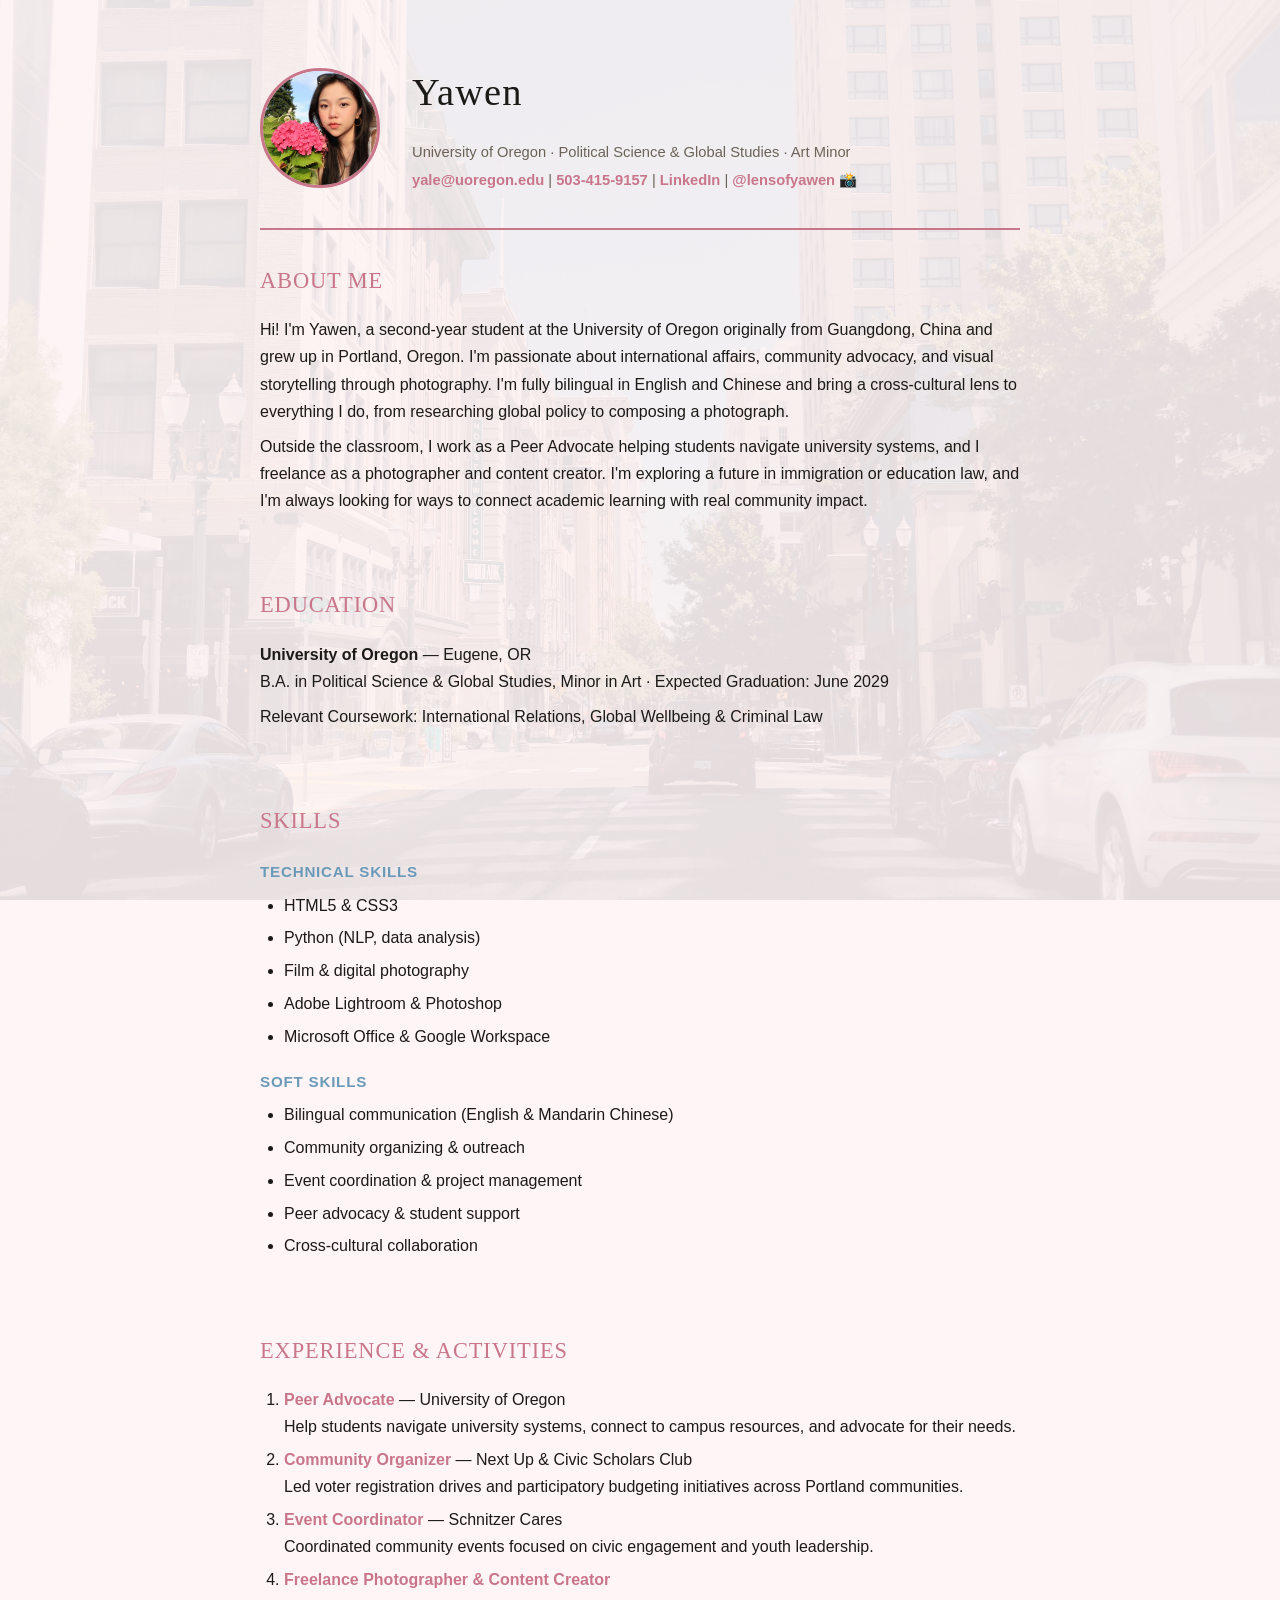
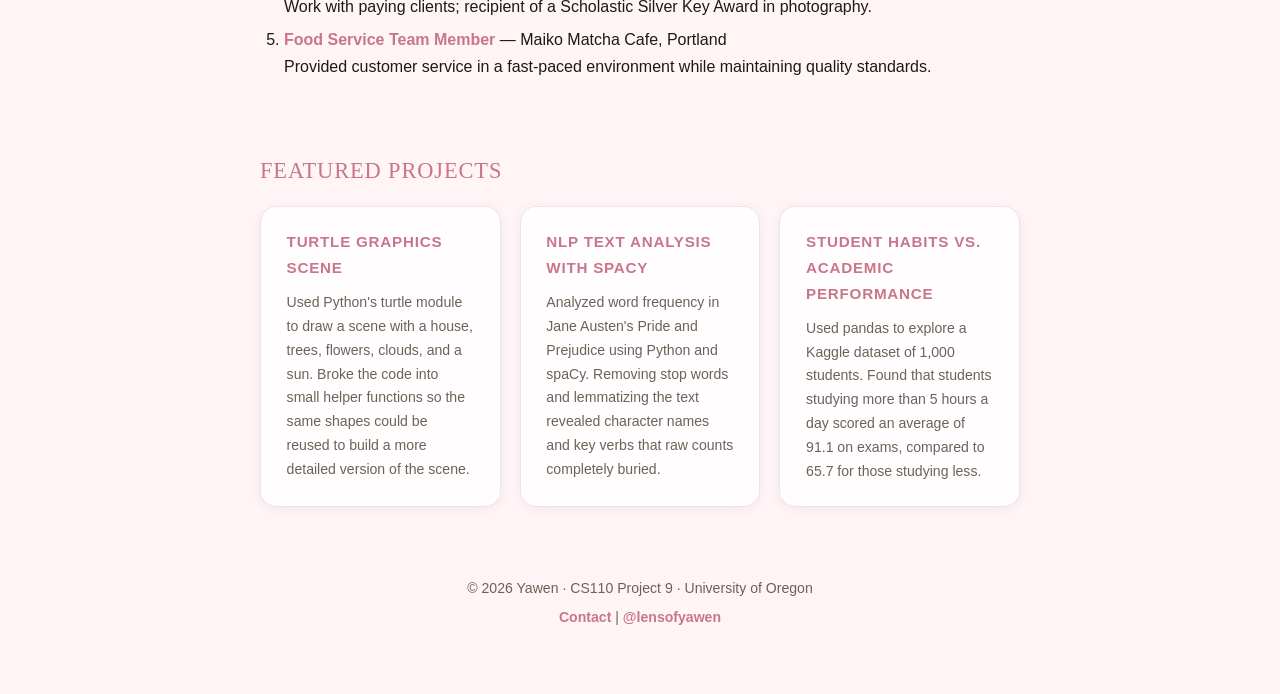
==== commit 3f96d18d: "Update index.html" ====
--- a/index.html
+++ b/index.html
@@ -31,7 +31,7 @@
         Hi! I'm Yawen, a second-year student at the University of Oregon originally from
         Guangdong, China and grew up in Portland, Oregon. I'm passionate about international
         affairs, community advocacy, and visual storytelling through photography. I'm fully
-        bilingual in English and Chinese and bring a cross-cultural lens to everything I do —
+        bilingual in English and Chinese and bring a cross-cultural lens to everything I do, 
         from researching global policy to composing a photograph.
       </p>
       <p>
@@ -46,9 +46,9 @@
       <h2>Education</h2>
       <p>
         <strong>University of Oregon</strong> — Eugene, OR<br />
-        B.A. in Political Science &amp; Global Studies, Minor in Art · Expected Graduation: 2028
+        B.A. in Political Science &amp; Global Studies, Minor in Art · Expected Graduation: June 2029
       </p>
-      <p>Relevant Coursework: Introduction to International Relations, Global Wellbeing &amp; Criminal Law</p>
+      <p>Relevant Coursework: International Relations, Global Wellbeing &amp; Criminal Law</p>
     </section>
 
     <section id="skills">
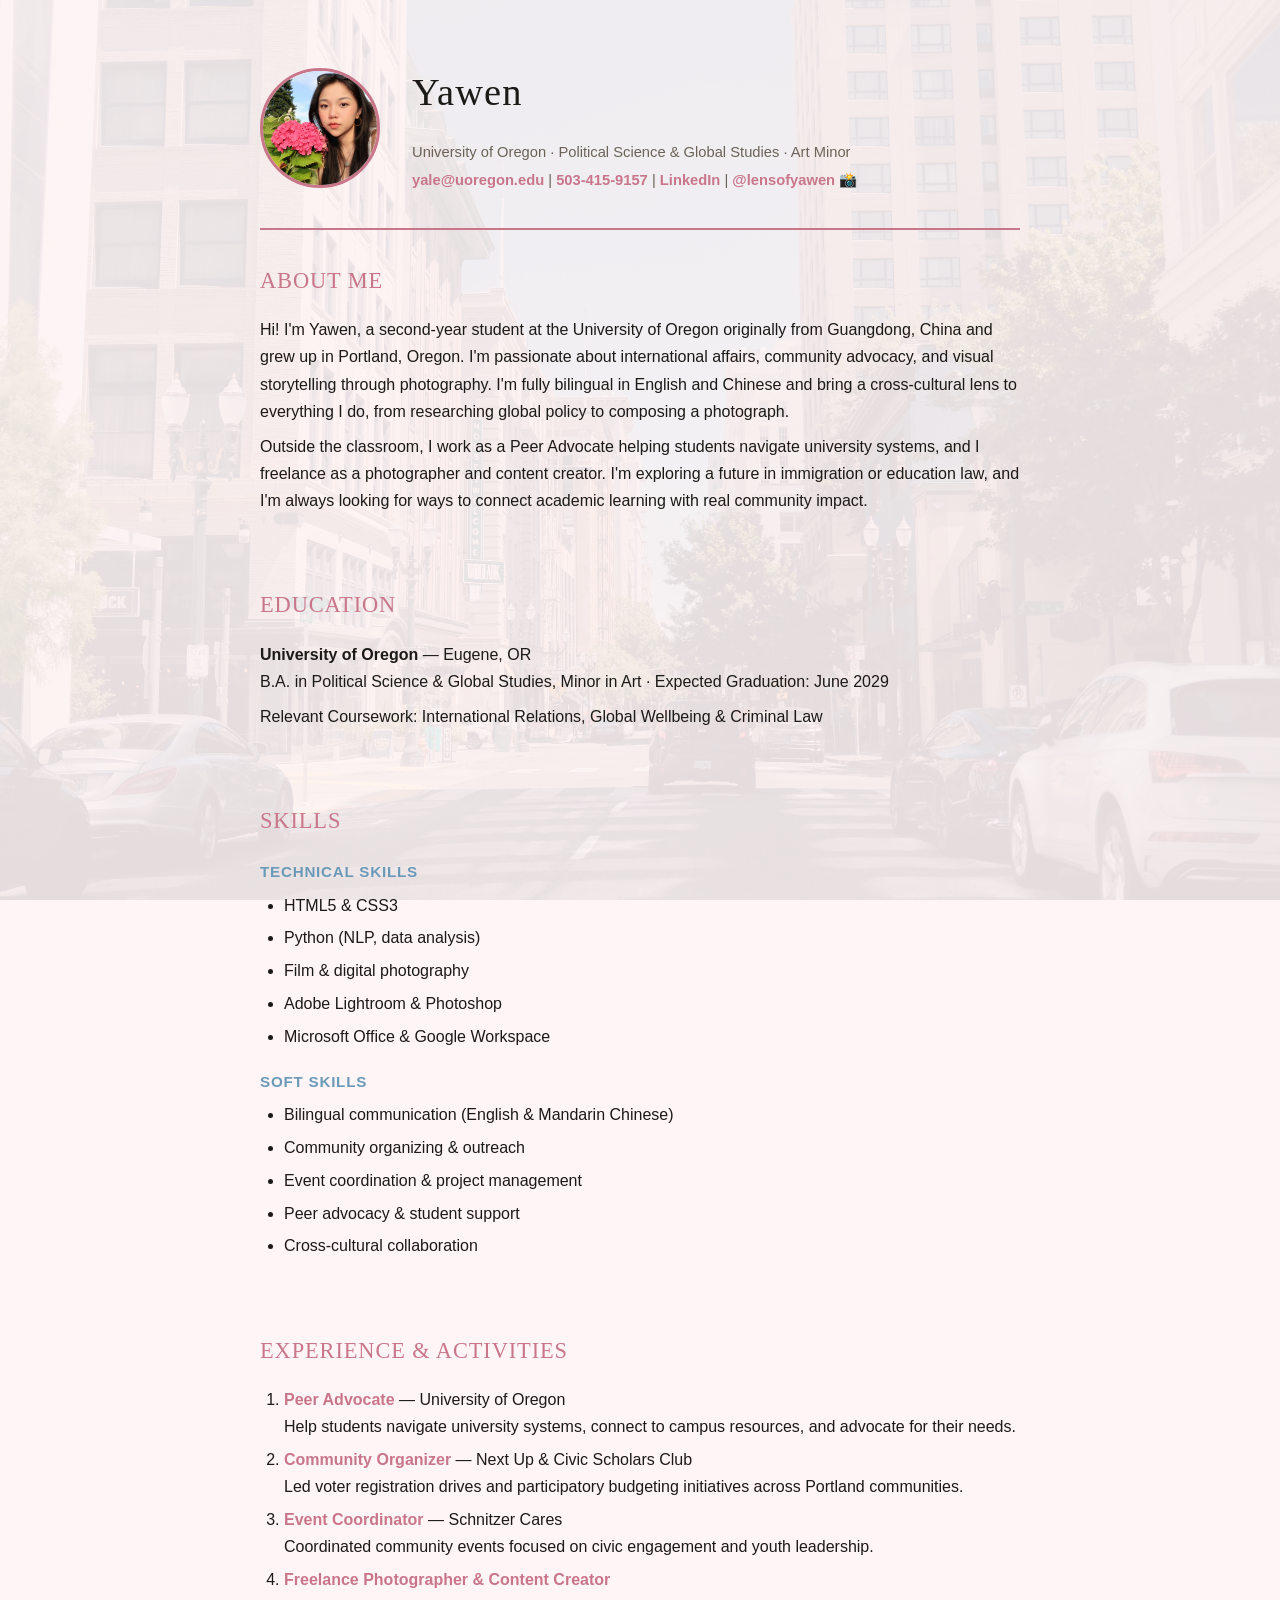
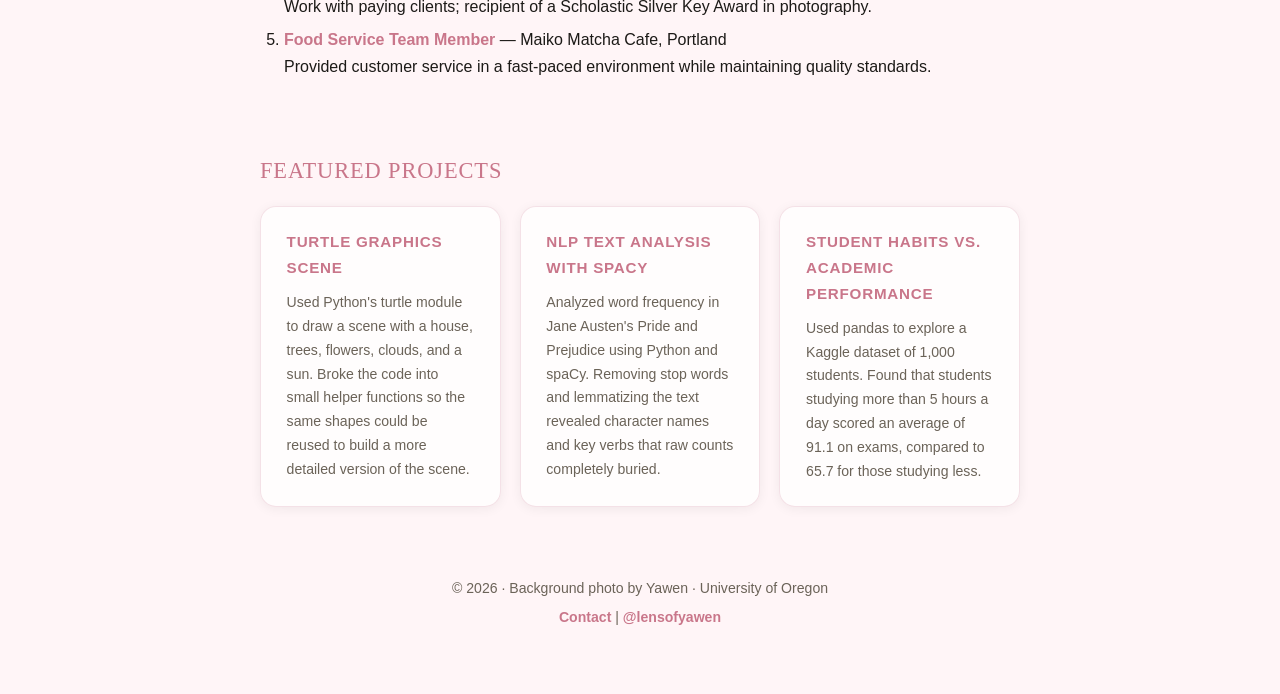
==== commit 370819b3: "Update index.html" ====
--- a/index.html
+++ b/index.html
@@ -132,7 +132,7 @@
   </main>
 
   <footer>
-    <p>© 2026 Yawen · CS110 Project 9 · University of Oregon</p>
+    <p>© 2026 · Background photo by Yawen · University of Oregon</p>
     <p>
       <a href="mailto:yale@uoregon.edu" title="Contact me">Contact</a> |
       <a href="https://www.instagram.com/lensofyawen" title="Photography portfolio">@lensofyawen</a>
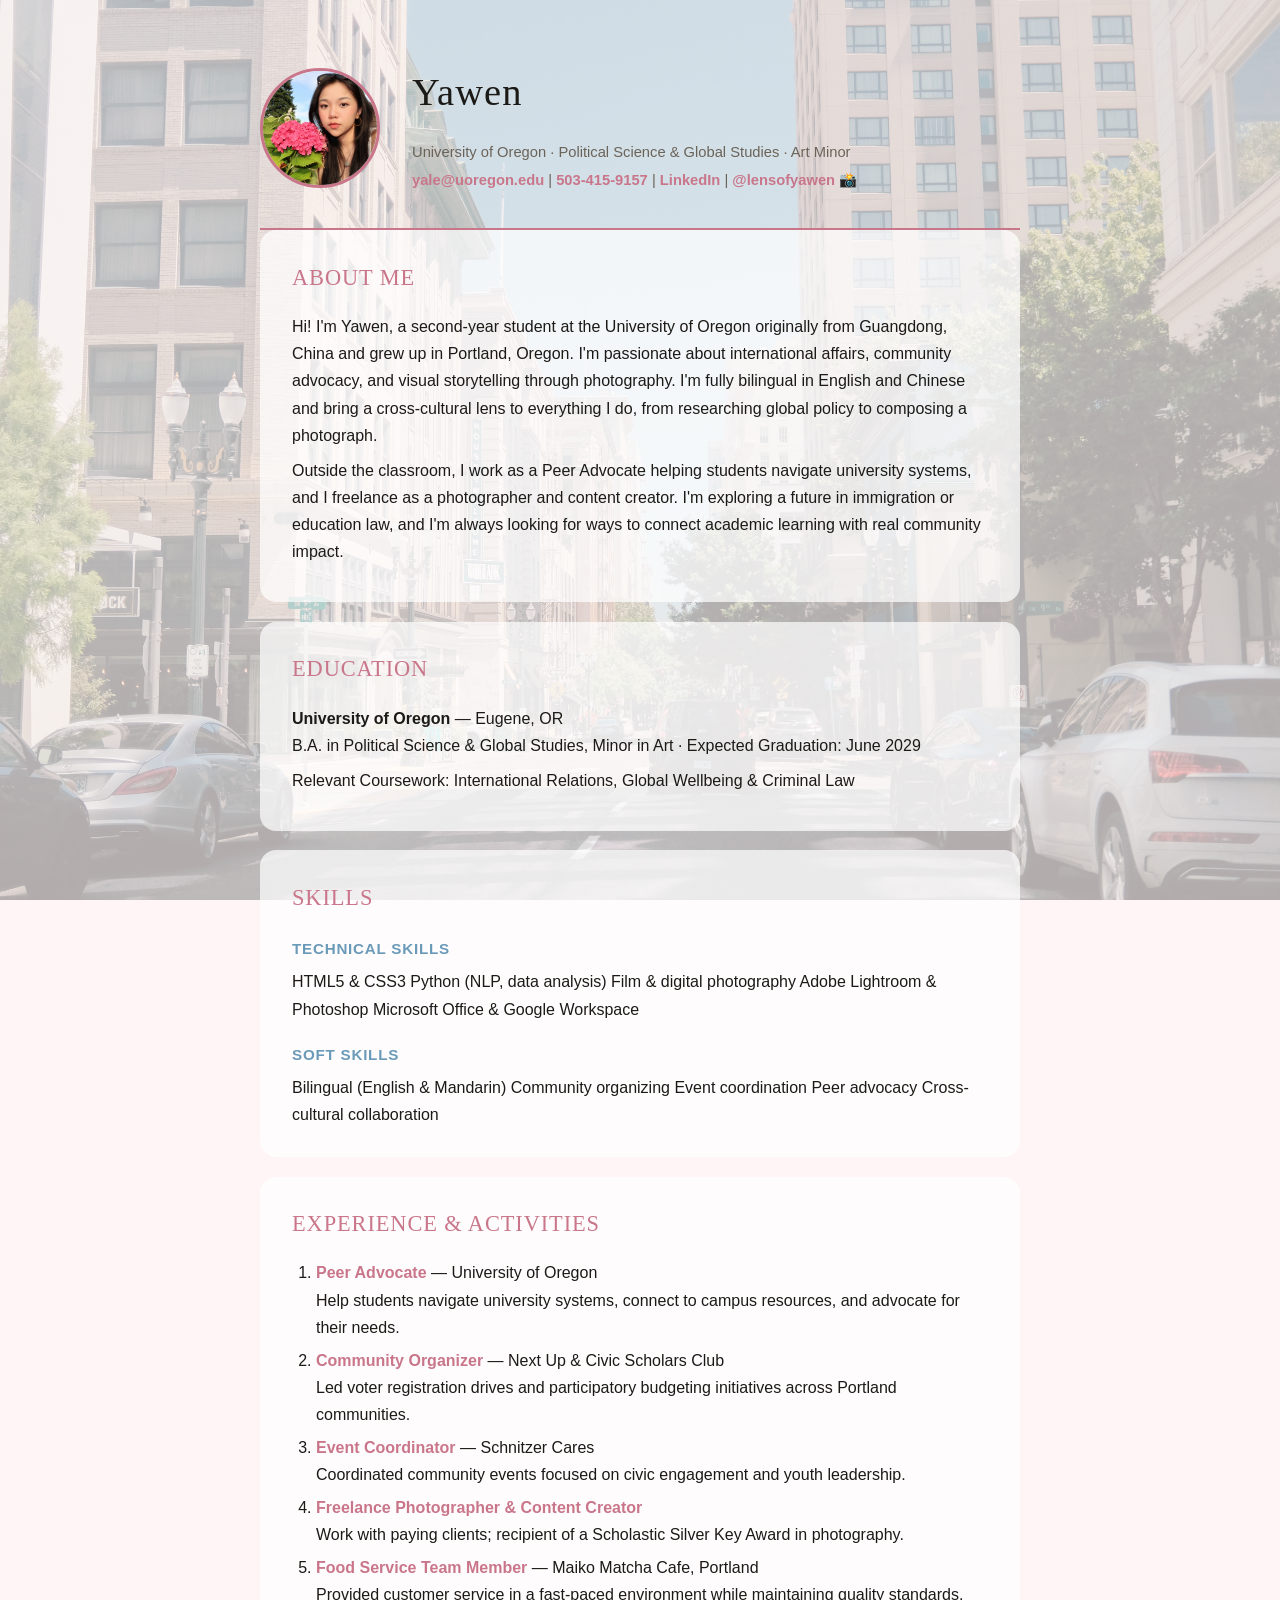
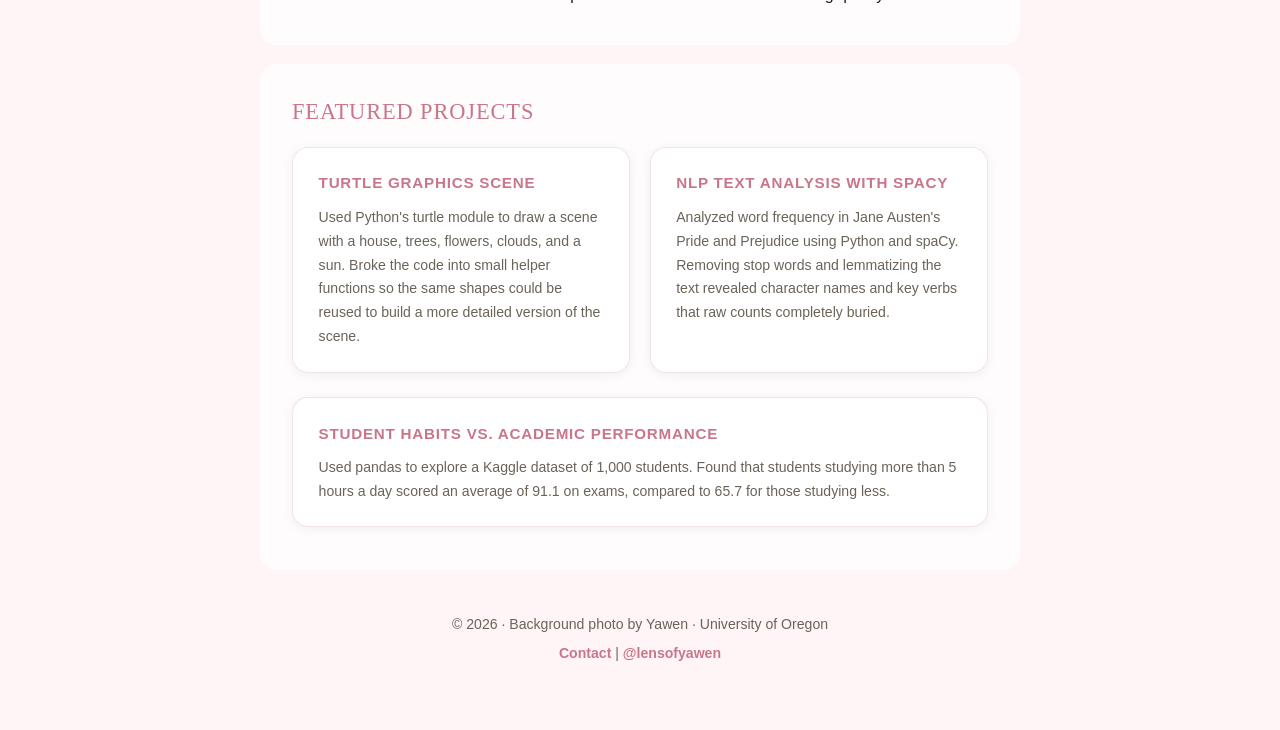
==== commit cba1b11e: "Update index.html" ====
--- a/index.html
+++ b/index.html
@@ -53,24 +53,24 @@
 
     <section id="skills">
       <h2>Skills</h2>
+      <h3>Technical Skills</h3>
+<div class="skills-bubbles">
+  <span>HTML5 &amp; CSS3</span>
+  <span>Python (NLP, data analysis)</span>
+  <span>Film &amp; digital photography</span>
+  <span>Adobe Lightroom &amp; Photoshop</span>
+  <span>Microsoft Office &amp; Google Workspace</span>
+</div>
 
-      <h3>Technical Skills</h3>
-      <ul>
-        <li>HTML5 &amp; CSS3</li>
-        <li>Python (NLP, data analysis)</li>
-        <li>Film &amp; digital photography</li>
-        <li>Adobe Lightroom &amp; Photoshop</li>
-        <li>Microsoft Office &amp; Google Workspace</li>
-      </ul>
-
-      <h3>Soft Skills</h3>
-      <ul>
-        <li>Bilingual communication (English &amp; Mandarin Chinese)</li>
-        <li>Community organizing &amp; outreach</li>
-        <li>Event coordination &amp; project management</li>
-        <li>Peer advocacy &amp; student support</li>
-        <li>Cross-cultural collaboration</li>
-      </ul>
+<h3>Soft Skills</h3>
+<div class="skills-bubbles">
+  <span>Bilingual (English &amp; Mandarin)</span>
+  <span>Community organizing</span>
+  <span>Event coordination</span>
+  <span>Peer advocacy</span>
+  <span>Cross-cultural collaboration</span>
+</div>
+      
     </section>
 
     <section id="experience">
--- a/style.css
+++ b/style.css
@@ -44,7 +44,7 @@
     background-image: url('background.jpg');
     background-size: cover;
     background-position: center;
-    opacity: 0.1;
+    opacity: 0.3;
     z-index: -1;
 }
 
@@ -101,8 +101,12 @@
 
 /* ---- Sections ---- */
 section {
-    padding: 2rem 0;
-    border-bottom: 1px solid var(--border);
+    padding: 1.8rem 2rem;
+    border-bottom: none;
+    background: rgba(255, 255, 255, 0.7);
+    border-radius: 16px;
+    margin-bottom: 1.2rem;
+
 }
 
 section h2 {
@@ -237,3 +241,67 @@
     color: var(--muted);
     margin-bottom: 0;
 }
+
+.page-project3::before { background-image: url('bg-project3.jpg'); }
+.page-project4::before { background-image: url('bg-project4.jpg'); }
+.page-project7::before { background-image: url('bg-project7.jpg'); }
+
+.page-project3 section h2,
+.page-project4 section h2,
+.page-project7 section h2 {
+    color: var(--accent2);
+}
+
+.page-project3 header,
+.page-project4 header,
+.page-project7 header {
+    border-bottom: 2px solid var(--accent2);
+}
+
+.page-project3 section a,
+.page-project4 section a,
+.page-project7 section a {
+    color: var(--accent2);
+}
+
+.page-project3,
+.page-project4,
+.page-project7 {
+    background-color: #f0f5fa;
+}
+.page-project3 header a,
+.page-project4 header a,
+.page-project7 header a {
+    color: var(--accent2);
+
+/* Project 4 - Green */
+.page-project4 {
+    background-color: #f0f5f0;
+}
+.page-project4 section h2,
+.page-project4 header a,
+.page-project4 footer a {
+    color: #5a8a6a;
+}
+.page-project4 header {
+    border-bottom: 2px solid #5a8a6a;
+}
+.page-project4 section h3 {
+    color: #7aaa8a;
+}
+
+/* Project 7 - Purple */
+.page-project7 {
+    background-color: #f5f0f8;
+}
+.page-project7 section h2,
+.page-project7 header a,
+.page-project7 footer a {
+    color: #7a5a9a;
+}
+.page-project7 header {
+    border-bottom: 2px solid #7a5a9a;
+}
+.page-project7 section h3 {
+    color: #9a7aba;
+}
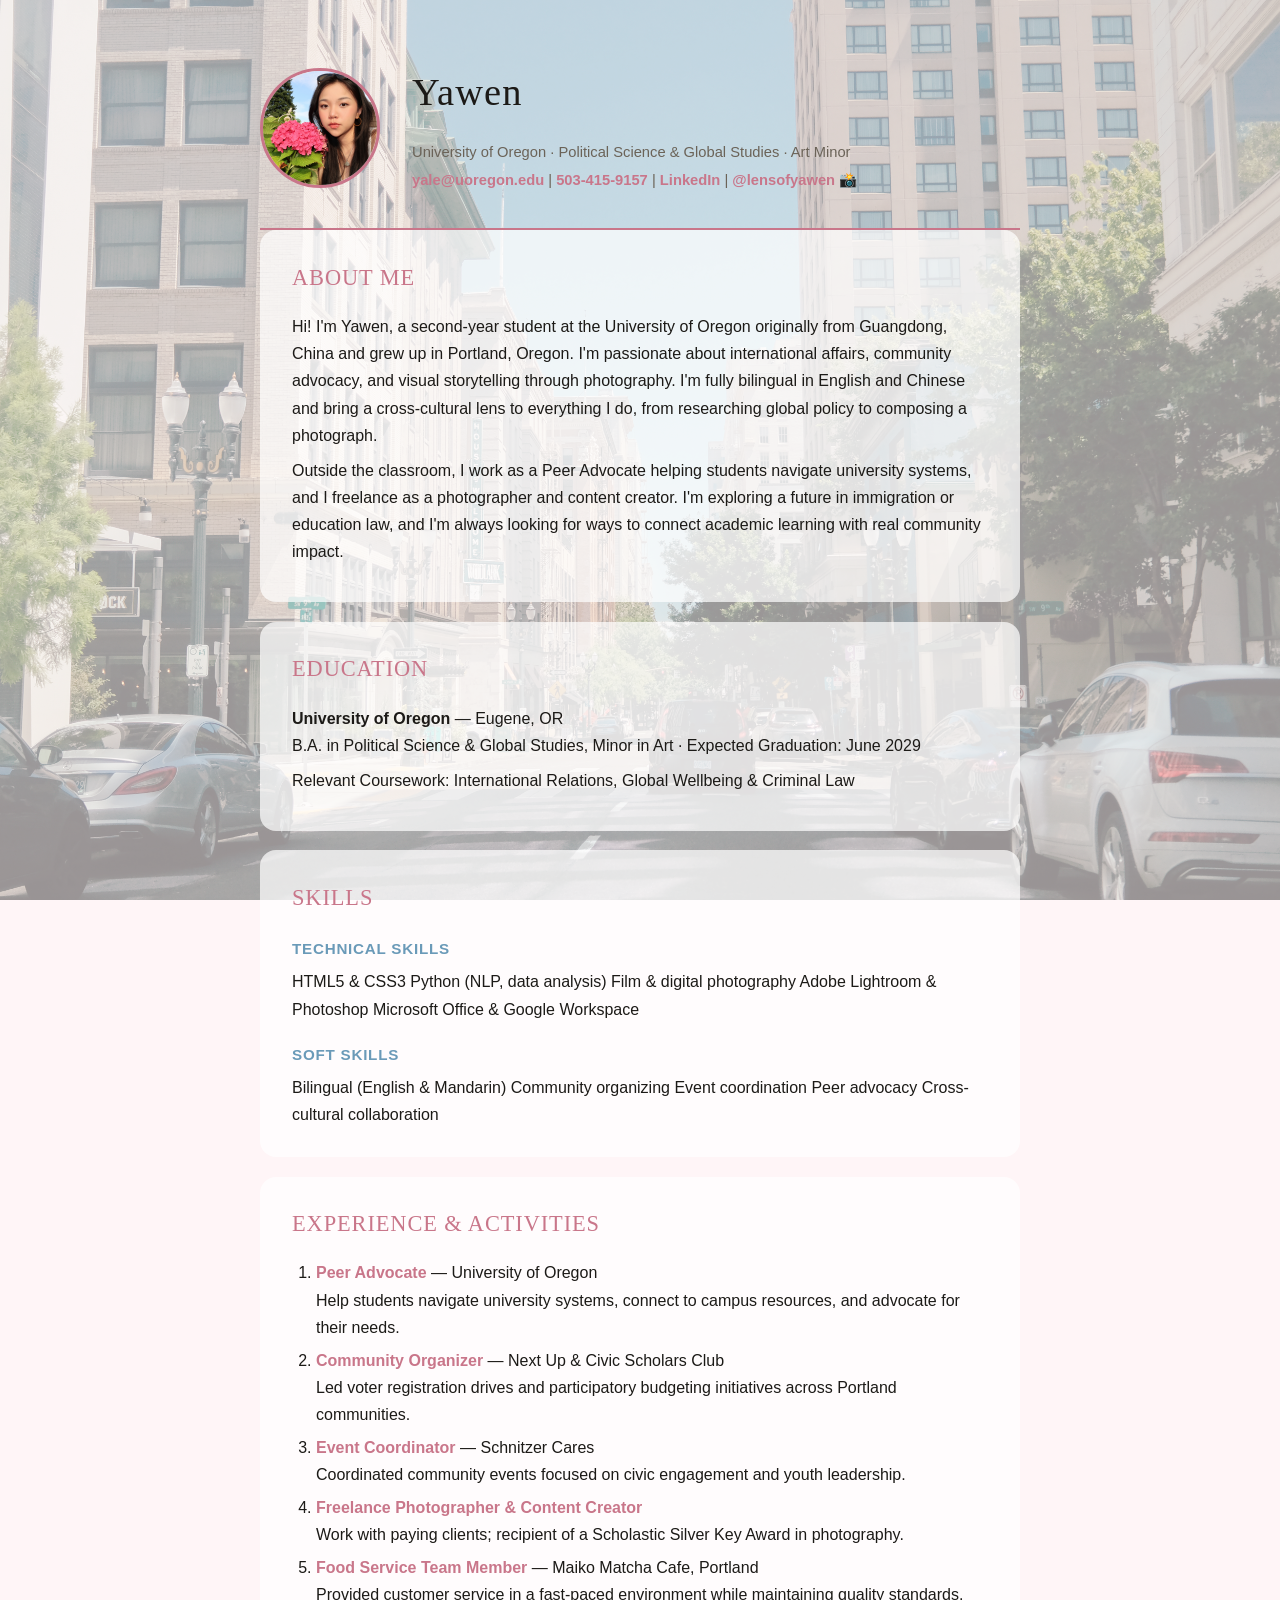
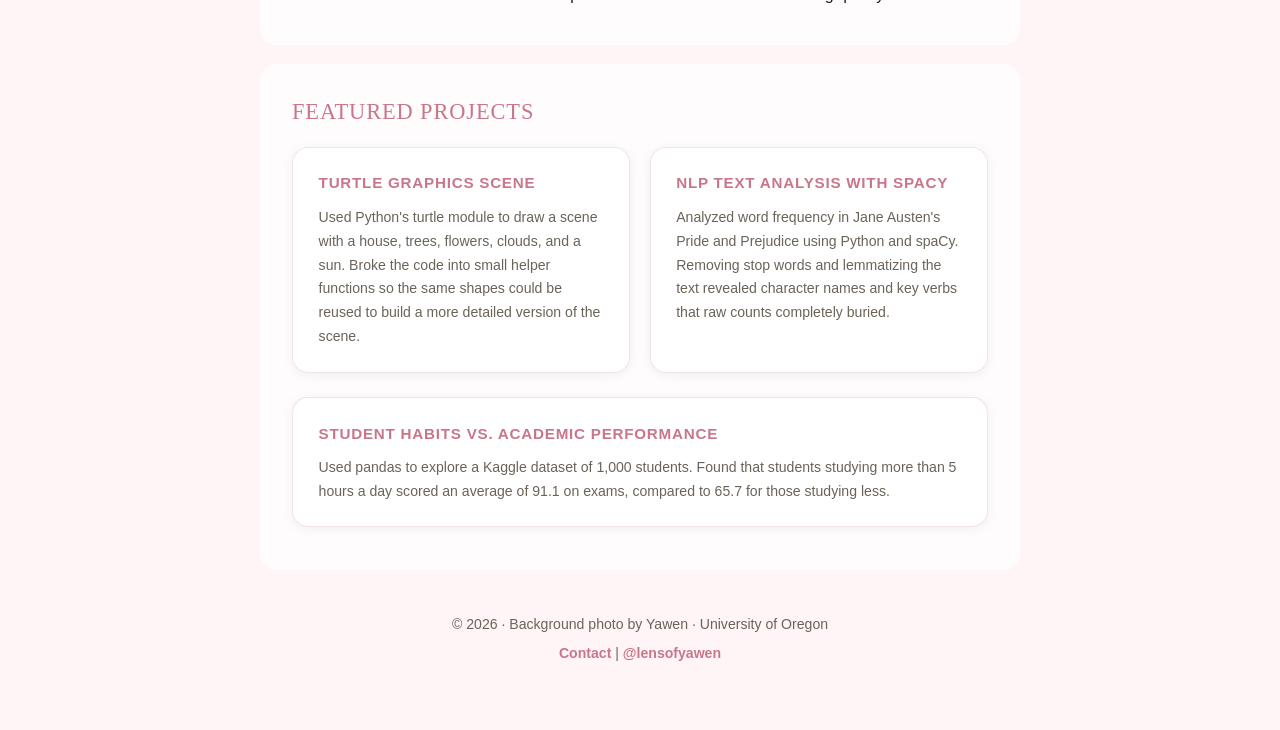
==== commit c578ae0e: "Update index.html" ====
--- a/index.html
+++ b/index.html
@@ -3,7 +3,7 @@
 <head>
   <meta charset="UTF-8" />
   <meta name="viewport" content="width=device-width, initial-scale=1.0" />
-  <title>Yawen – Resume &amp; About Me</title>
+  <title>Yawen – About Me</title>
   <link rel="stylesheet" href="style.css" />
 </head>
 <body>
--- a/style.css
+++ b/style.css
@@ -44,7 +44,7 @@
     background-image: url('background.jpg');
     background-size: cover;
     background-position: center;
-    opacity: 0.3;
+    opacity: 0.4;
     z-index: -1;
 }
 
@@ -247,31 +247,21 @@
 .page-project7::before { background-image: url('bg-project7.jpg'); }
 
 .page-project3 section h2,
-.page-project4 section h2,
-.page-project7 section h2 {
     color: var(--accent2);
 }
 
 .page-project3 header,
-.page-project4 header,
-.page-project7 header {
     border-bottom: 2px solid var(--accent2);
 }
 
 .page-project3 section a,
-.page-project4 section a,
-.page-project7 section a {
     color: var(--accent2);
 }
 
 .page-project3,
-.page-project4,
-.page-project7 {
     background-color: #f0f5fa;
 }
 .page-project3 header a,
-.page-project4 header a,
-.page-project7 header a {
     color: var(--accent2);
 
 /* Project 4 - Green */
